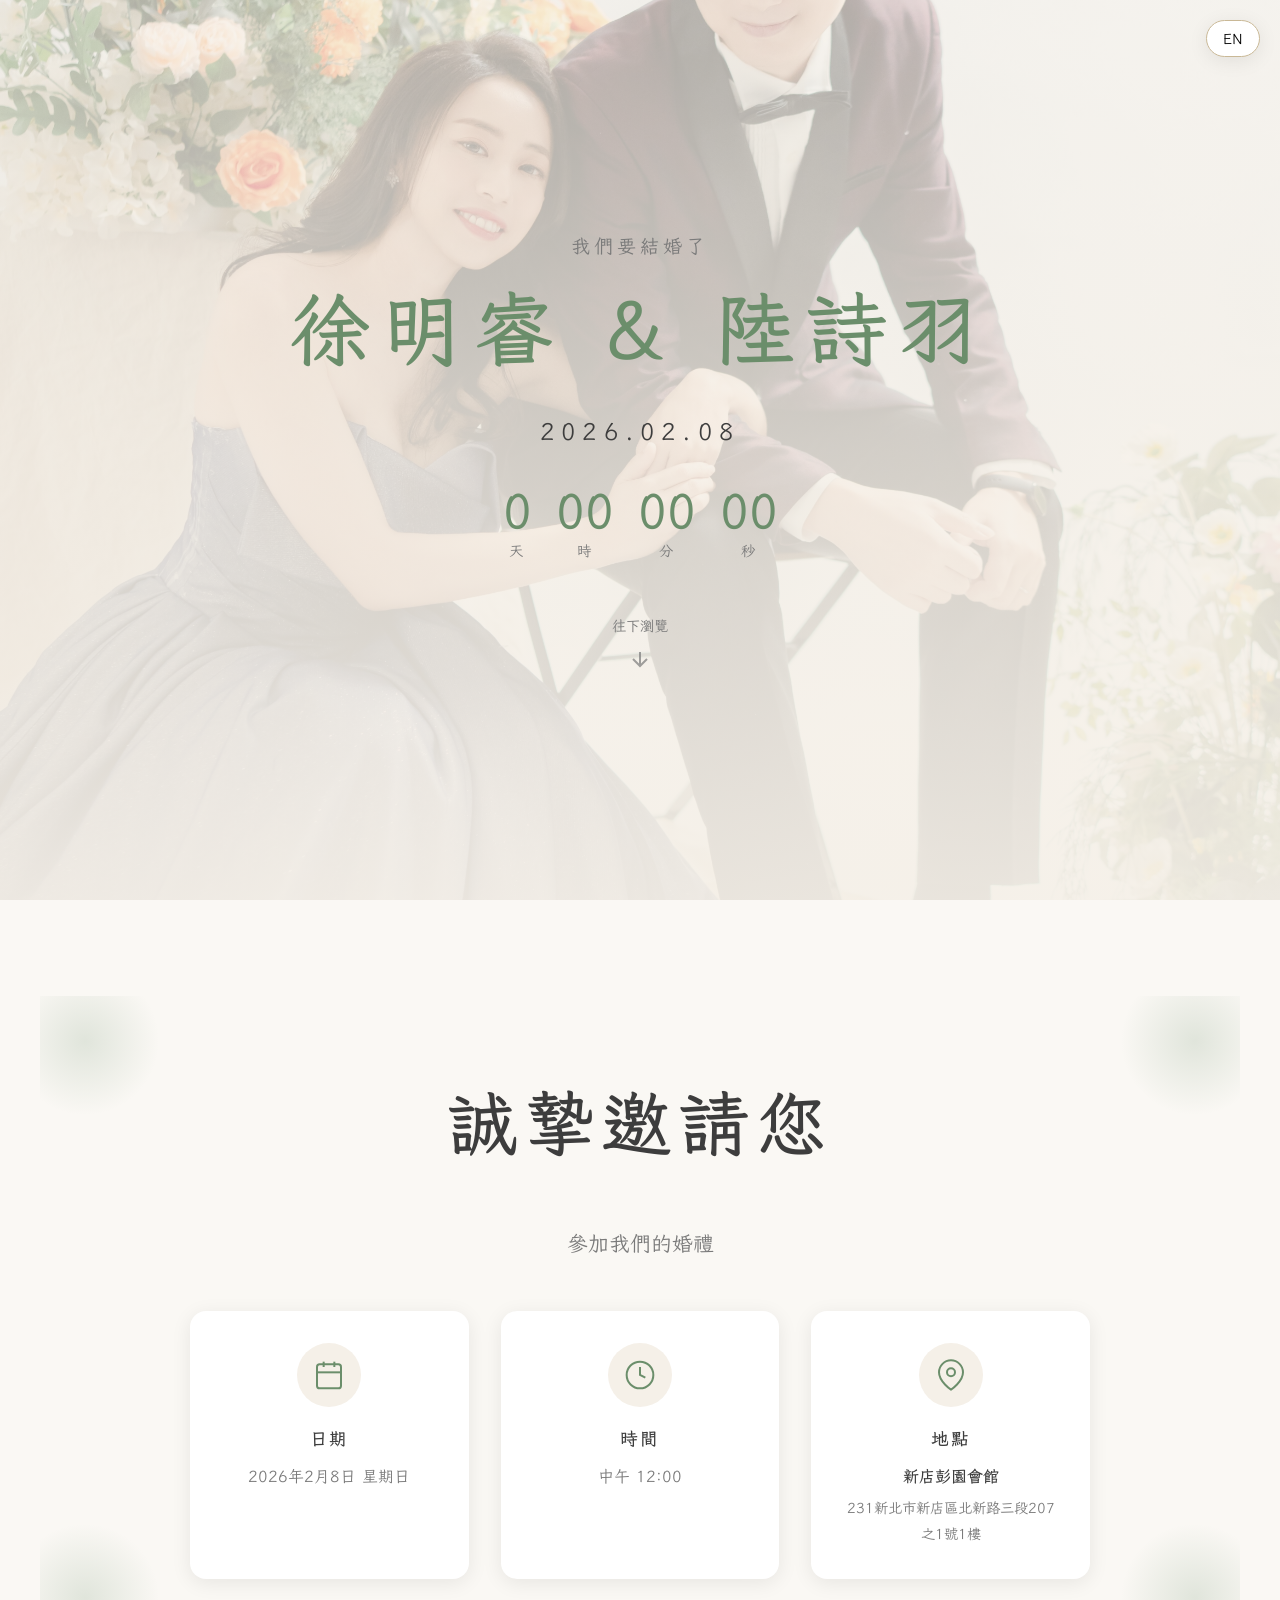
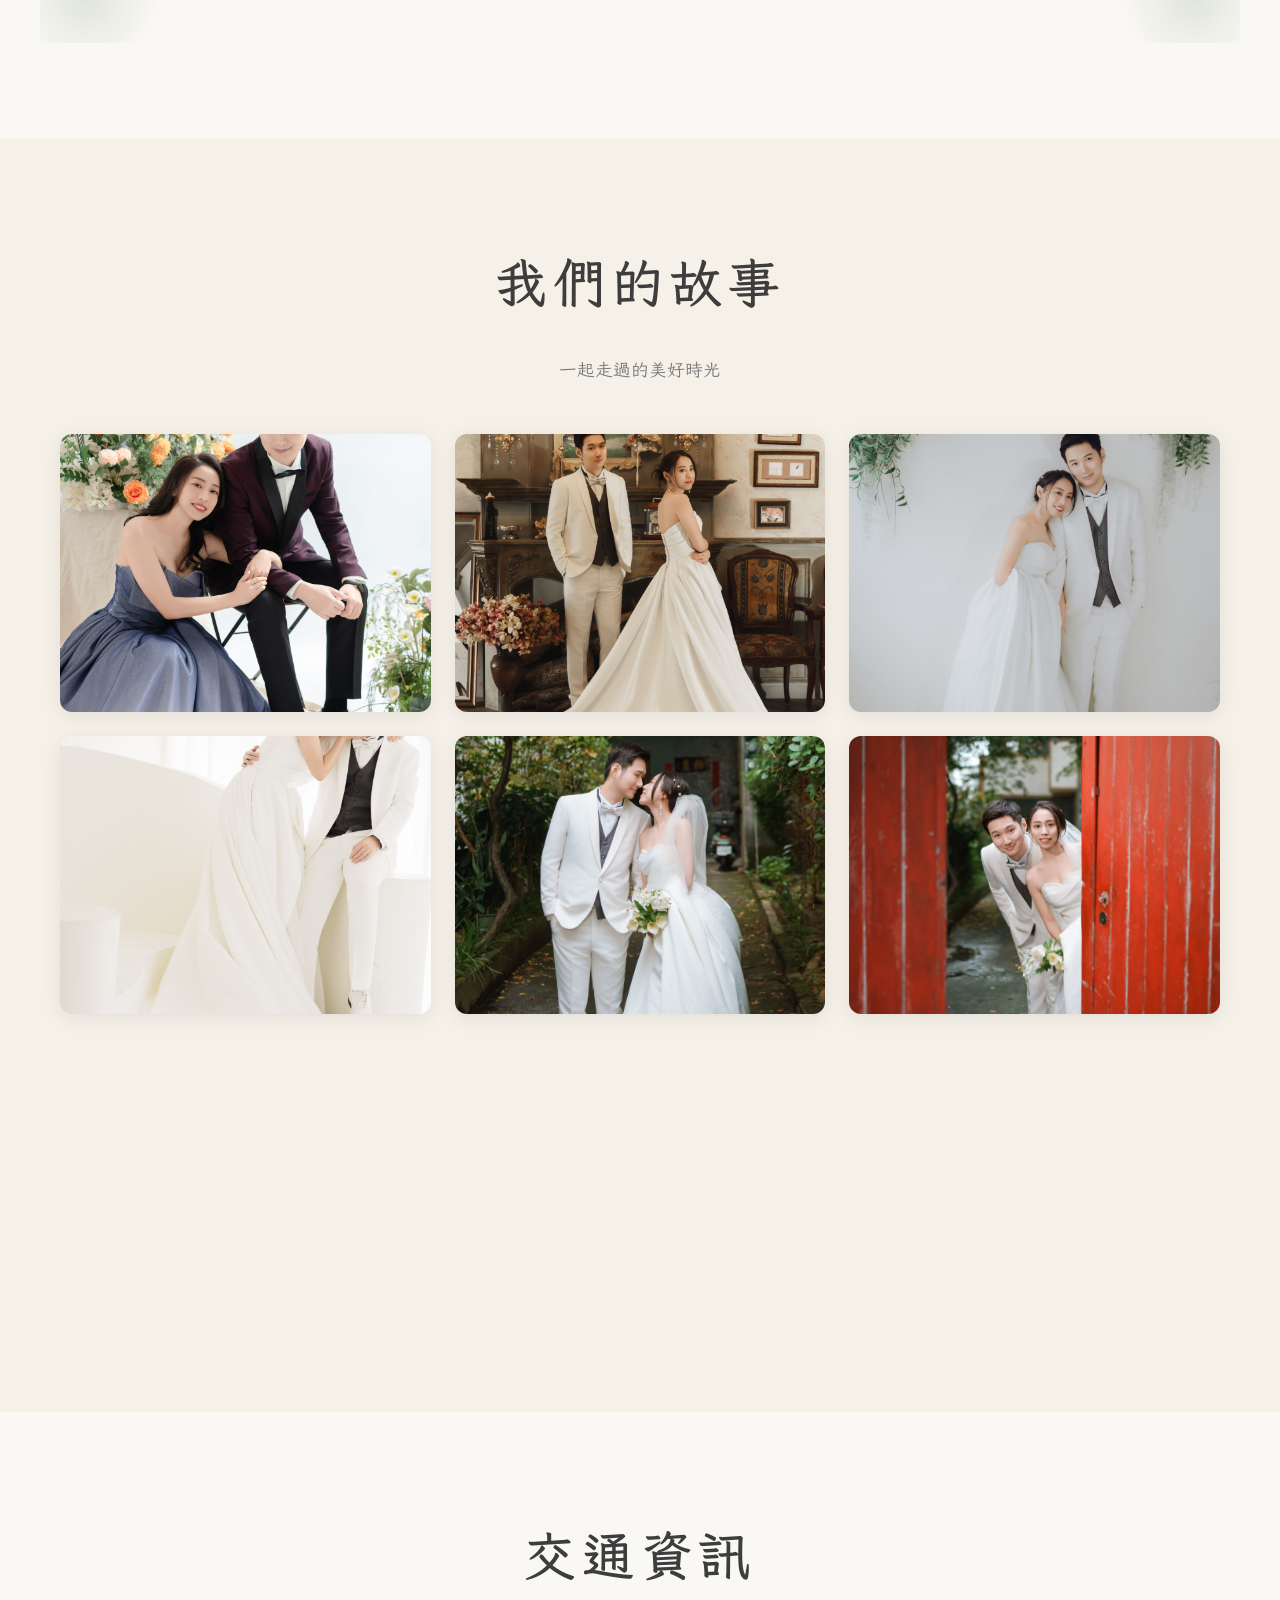
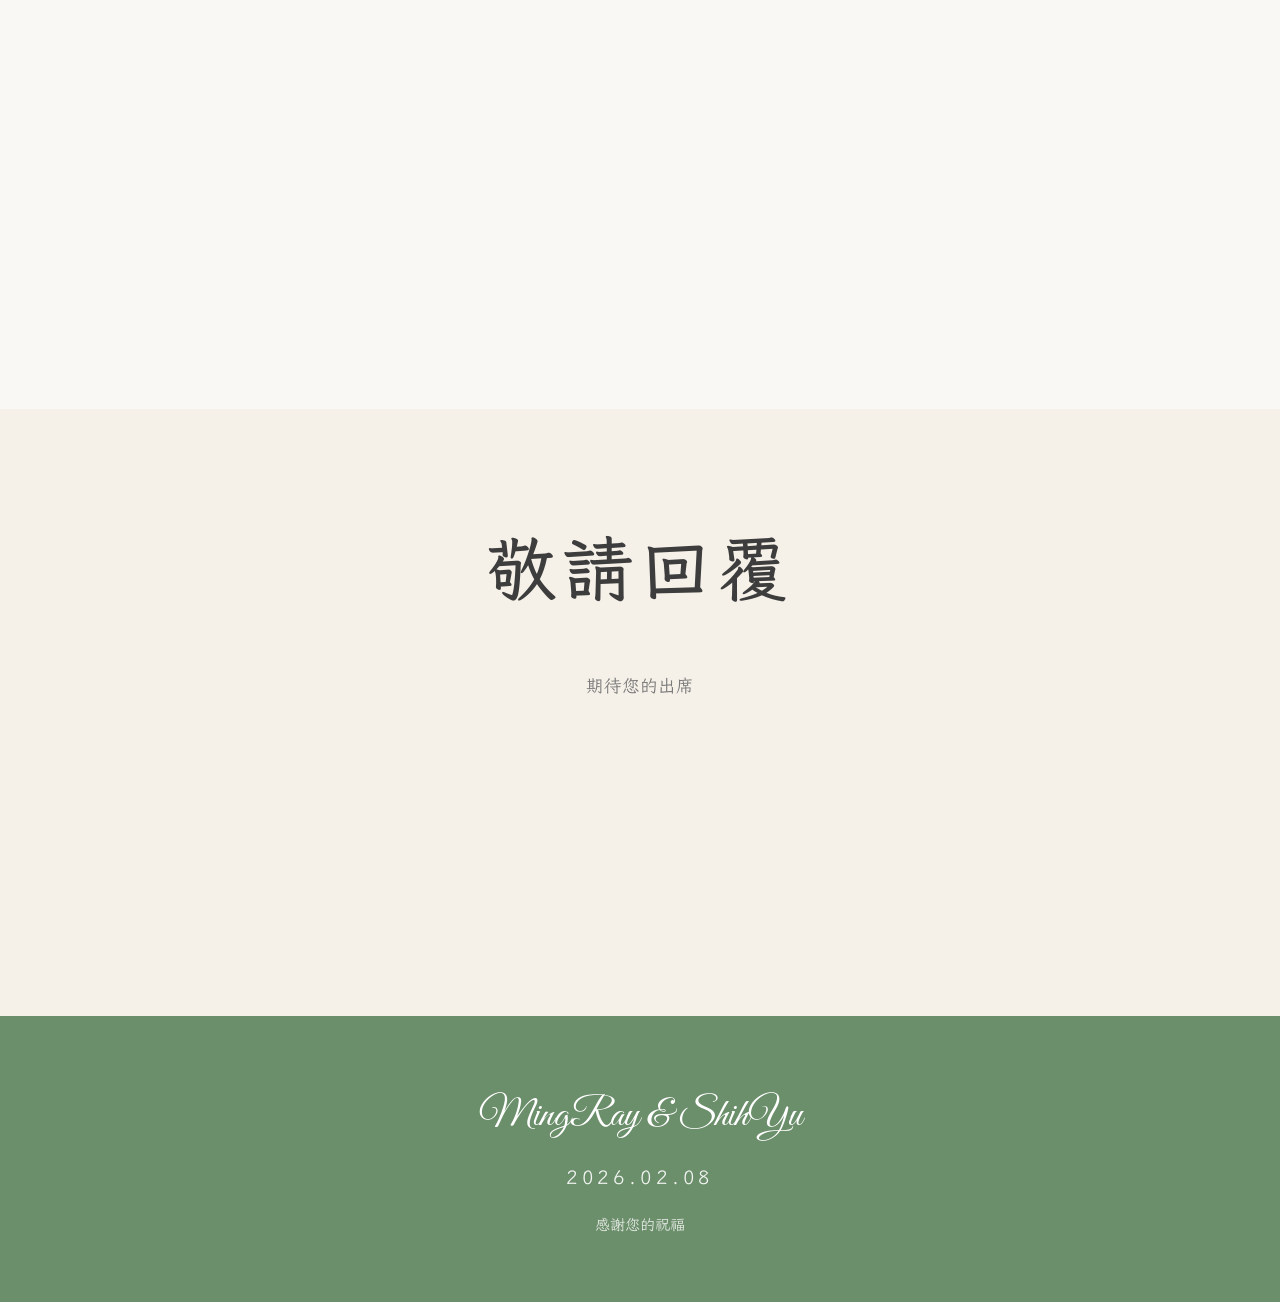
==== index.html @ 20b2e0cb "Update RSVP section to use Google Form - Replace custom form with Google Form link button - Link to:" ====
<!DOCTYPE html>
<html lang="zh-TW">
<head>
    <meta charset="UTF-8">
    <meta name="viewport" content="width=device-width, initial-scale=1.0">
    <title>MingRay & ShihYu Wedding | 徐明睿 & 陸詩羽 婚禮</title>
    <link rel="preconnect" href="https://fonts.googleapis.com">
    <link rel="preconnect" href="https://fonts.gstatic.com" crossorigin>
    <link href="https://fonts.googleapis.com/css2?family=Cormorant+Garamond:ital,wght@0,400;0,600;1,400&family=Great+Vibes&family=Noto+Serif+TC:wght@400;600;700&family=LXGW+WenKai+TC:wght@400;700&display=swap" rel="stylesheet">
    <link rel="stylesheet" href="styles.css">
</head>
<body>
    <!-- Language Toggle -->
    <button class="lang-toggle" id="langToggle" aria-label="Toggle Language">
        <span class="lang-zh">EN</span>
        <span class="lang-en" style="display:none;">中文</span>
    </button>

    <!-- Hero Section -->
    <section class="hero" id="hero">
        <div class="hero-content">
            <p class="hero-subtitle">
                <span class="lang-zh">我們要結婚了</span>
                <span class="lang-en" style="display:none;">We're Getting Married</span>
            </p>
            <h1 class="hero-title">
                <span class="lang-zh">徐明睿 & 陸詩羽</span>
                <span class="lang-en" style="display:none;">MingRay & ShihYu</span>
            </h1>
            <p class="hero-date">2026.02.08</p>
            <div class="countdown" id="countdown">
                <div class="countdown-item">
                    <span class="countdown-number" id="days">000</span>
                    <span class="countdown-label">
                        <span class="lang-zh">天</span>
                        <span class="lang-en" style="display:none;">Days</span>
                    </span>
                </div>
                <div class="countdown-item">
                    <span class="countdown-number" id="hours">00</span>
                    <span class="countdown-label">
                        <span class="lang-zh">時</span>
                        <span class="lang-en" style="display:none;">Hours</span>
                    </span>
                </div>
                <div class="countdown-item">
                    <span class="countdown-number" id="minutes">00</span>
                    <span class="countdown-label">
                        <span class="lang-zh">分</span>
                        <span class="lang-en" style="display:none;">Mins</span>
                    </span>
                </div>
                <div class="countdown-item">
                    <span class="countdown-number" id="seconds">00</span>
                    <span class="countdown-label">
                        <span class="lang-zh">秒</span>
                        <span class="lang-en" style="display:none;">Secs</span>
                    </span>
                </div>
            </div>
            <a href="#invitation" class="scroll-down">
                <span class="lang-zh">往下瀏覽</span>
                <span class="lang-en" style="display:none;">Scroll Down</span>
                <svg width="24" height="24" viewBox="0 0 24 24" fill="none" stroke="currentColor" stroke-width="2">
                    <path d="M12 5v14M5 12l7 7 7-7"/>
                </svg>
            </a>
        </div>
        <div class="hero-overlay"></div>
        <div class="hero-bg"></div>
    </section>

    <!-- Invitation Section -->
    <section class="invitation" id="invitation">
        <div class="container">
            <div class="floral-decoration top-left"></div>
            <div class="floral-decoration top-right"></div>
            <h2 class="section-title script">
                <span class="lang-zh">誠摯邀請您</span>
                <span class="lang-en" style="display:none;">You're Invited</span>
            </h2>
            <p class="invitation-text">
                <span class="lang-zh">參加我們的婚禮</span>
                <span class="lang-en" style="display:none;">To Our Wedding Celebration</span>
            </p>
            <div class="event-details">
                <div class="detail-item">
                    <div class="detail-icon">
                        <svg width="32" height="32" viewBox="0 0 24 24" fill="none" stroke="currentColor" stroke-width="1.5">
                            <rect x="3" y="4" width="18" height="18" rx="2" ry="2"/>
                            <line x1="16" y1="2" x2="16" y2="6"/>
                            <line x1="8" y1="2" x2="8" y2="6"/>
                            <line x1="3" y1="10" x2="21" y2="10"/>
                        </svg>
                    </div>
                    <h3>
                        <span class="lang-zh">日期</span>
                        <span class="lang-en" style="display:none;">Date</span>
                    </h3>
                    <p>
                        <span class="lang-zh">2026年2月8日 星期日</span>
                        <span class="lang-en" style="display:none;">Sunday, February 8, 2026</span>
                    </p>
                </div>
                <div class="detail-item">
                    <div class="detail-icon">
                        <svg width="32" height="32" viewBox="0 0 24 24" fill="none" stroke="currentColor" stroke-width="1.5">
                            <circle cx="12" cy="12" r="10"/>
                            <polyline points="12 6 12 12 16 14"/>
                        </svg>
                    </div>
                    <h3>
                        <span class="lang-zh">時間</span>
                        <span class="lang-en" style="display:none;">Time</span>
                    </h3>
                    <p>
                        <span class="lang-zh">中午 12:00</span>
                        <span class="lang-en" style="display:none;">12:00 PM</span>
                    </p>
                </div>
                <div class="detail-item">
                    <div class="detail-icon">
                        <svg width="32" height="32" viewBox="0 0 24 24" fill="none" stroke="currentColor" stroke-width="1.5">
                            <path d="M21 10c0 7-9 13-9 13s-9-6-9-13a9 9 0 0 1 18 0z"/>
                            <circle cx="12" cy="10" r="3"/>
                        </svg>
                    </div>
                    <h3>
                        <span class="lang-zh">地點</span>
                        <span class="lang-en" style="display:none;">Venue</span>
                    </h3>
                    <p class="venue-name">
                        <span class="lang-zh">新店彭園會館</span>
                        <span class="lang-en" style="display:none;">Penguyuan Xindian</span>
                    </p>
                    <p class="venue-address">
                        <span class="lang-zh">231新北市新店區北新路三段207之1號1樓</span>
                        <span class="lang-en" style="display:none;">1F, No. 207-1, Sec. 3, Beixin Rd, Xindian Dist, New Taipei City 231</span>
                    </p>
                </div>
            </div>
            <div class="floral-decoration bottom-left"></div>
            <div class="floral-decoration bottom-right"></div>
        </div>
    </section>

    <!-- Gallery Section -->
    <section class="gallery" id="gallery">
        <div class="container">
            <h2 class="section-title">
                <span class="lang-zh">我們的故事</span>
                <span class="lang-en" style="display:none;">Our Story</span>
            </h2>
            <p class="section-subtitle">
                <span class="lang-zh">一起走過的美好時光</span>
                <span class="lang-en" style="display:none;">Beautiful moments together</span>
            </p>
            <div class="gallery-grid">
                <div class="gallery-item" data-index="0">
                    <img src="assets/compression/DSC00009.jpg" alt="Wedding Photo 1" loading="lazy">
                </div>
                <div class="gallery-item" data-index="1">
                    <img src="assets/compression/DSC00286.jpg" alt="Wedding Photo 2" loading="lazy">
                </div>
                <div class="gallery-item" data-index="2">
                    <img src="assets/compression/DSC00370.jpg" alt="Wedding Photo 3" loading="lazy">
                </div>
                <div class="gallery-item" data-index="3">
                    <img src="assets/compression/DSC00401.jpg" alt="Wedding Photo 4" loading="lazy">
                </div>
                <div class="gallery-item" data-index="4">
                    <img src="assets/compression/DSC00521.jpg" alt="Wedding Photo 5" loading="lazy">
                </div>
                <div class="gallery-item" data-index="5">
                    <img src="assets/compression/DSC00524.jpg" alt="Wedding Photo 6" loading="lazy">
                </div>
                <div class="gallery-item" data-index="6">
                    <img src="assets/compression/DSC00535.jpg" alt="Wedding Photo 7" loading="lazy">
                </div>
            </div>
        </div>
    </section>

    <!-- Location Section -->
    <section class="location" id="location">
        <div class="container">
            <h2 class="section-title">
                <span class="lang-zh">交通資訊</span>
                <span class="lang-en" style="display:none;">Location</span>
            </h2>
            <div class="location-content">
                <div class="map-container">
                    <img src="assets/info/交通位置.png" alt="Location Map" class="location-map">
                </div>
                <div class="location-info">
                    <h3>
                        <span class="lang-zh">新店彭園會館</span>
                        <span class="lang-en" style="display:none;">Penguyuan Xindian</span>
                    </h3>
                    <p class="address">
                        <span class="lang-zh">231新北市新店區北新路三段207之1號1樓</span>
                        <span class="lang-en" style="display:none;">1F, No. 207-1, Sec. 3, Beixin Rd, Xindian Dist, New Taipei City 231</span>
                    </p>
                    <a href="https://maps.google.com/?q=新店彭園會館" target="_blank" rel="noopener" class="btn btn-primary">
                        <svg width="20" height="20" viewBox="0 0 24 24" fill="none" stroke="currentColor" stroke-width="2">
                            <path d="M21 10c0 7-9 13-9 13s-9-6-9-13a9 9 0 0 1 18 0z"/>
                            <circle cx="12" cy="10" r="3"/>
                        </svg>
                        <span class="lang-zh">開啟 Google Maps</span>
                        <span class="lang-en" style="display:none;">Open Google Maps</span>
                    </a>
                </div>
            </div>
        </div>
    </section>

    <!-- RSVP Section -->
    <section class="rsvp" id="rsvp">
        <div class="container">
            <h2 class="section-title script">
                <span class="lang-zh">敬請回覆</span>
                <span class="lang-en" style="display:none;">RSVP</span>
            </h2>
            <p class="section-subtitle">
                <span class="lang-zh">期待您的出席</span>
                <span class="lang-en" style="display:none;">We hope you can join us</span>
            </p>
            <div class="rsvp-content">
                <a href="https://forms.gle/kwmS6KrVZunUGsHA8" target="_blank" rel="noopener" class="btn btn-primary btn-large">
                    <svg width="24" height="24" viewBox="0 0 24 24" fill="none" stroke="currentColor" stroke-width="2">
                        <path d="M14 2H6a2 2 0 0 0-2 2v16a2 2 0 0 0 2 2h12a2 2 0 0 0 2-2V8z"/>
                        <polyline points="14 2 14 8 20 8"/>
                        <line x1="16" y1="13" x2="8" y2="13"/>
                        <line x1="16" y1="17" x2="8" y2="17"/>
                        <polyline points="10 9 9 9 8 9"/>
                    </svg>
                    <span class="lang-zh">填寫出席表單</span>
                    <span class="lang-en" style="display:none;">Fill Out RSVP Form</span>
                </a>
            </div>
        </div>
    </section>

    <!-- Footer -->
    <footer class="footer">
        <div class="container">
            <p class="footer-names script">MingRay & ShihYu</p>
            <p class="footer-date">2026.02.08</p>
            <p class="footer-thanks">
                <span class="lang-zh">感謝您的祝福</span>
                <span class="lang-en" style="display:none;">Thank you for your blessings</span>
            </p>
        </div>
    </footer>

    <!-- Lightbox -->
    <div class="lightbox" id="lightbox">
        <button class="lightbox-close" id="lightboxClose" aria-label="Close">&times;</button>
        <button class="lightbox-prev" id="lightboxPrev" aria-label="Previous">&#10094;</button>
        <button class="lightbox-next" id="lightboxNext" aria-label="Next">&#10095;</button>
        <div class="lightbox-content">
            <img src="" alt="" id="lightboxImg">
        </div>
    </div>

    <script src="script.js"></script>
</body>
</html>
---- styles.css ----
/* ===== CSS Variables ===== */
:root {
    --color-bg: #f5f0e8;
    --color-bg-light: #faf8f4;
    --color-primary: #6b8e6b;
    --color-primary-dark: #5a7a5a;
    --color-accent: #c9b896;
    --color-text: #3d3d3d;
    --color-text-light: #7a7a7a;
    --color-white: #ffffff;

    --font-script: 'Great Vibes', cursive;
    --font-serif: 'Cormorant Garamond', serif;
    --font-serif-tc: 'Noto Serif TC', serif;
    --font-elegant-tc: 'LXGW WenKai TC', serif;

    --transition: all 0.3s ease;
    --shadow: 0 4px 20px rgba(0, 0, 0, 0.08);
    --shadow-lg: 0 8px 40px rgba(0, 0, 0, 0.12);
}

/* ===== Reset & Base ===== */
*, *::before, *::after {
    margin: 0;
    padding: 0;
    box-sizing: border-box;
}

html {
    scroll-behavior: smooth;
}

body {
    font-family: var(--font-elegant-tc), var(--font-serif-tc), var(--font-serif), serif;
    background-color: var(--color-bg);
    color: var(--color-text);
    line-height: 1.8;
    overflow-x: hidden;
}

/* Chinese Typography */
.lang-zh {
    font-family: var(--font-elegant-tc), var(--font-serif-tc), serif;
}

h1 .lang-zh,
h2 .lang-zh,
.hero-title .lang-zh {
    font-family: var(--font-elegant-tc), var(--font-serif-tc), serif;
    font-weight: 700;
}

.container {
    max-width: 1200px;
    margin: 0 auto;
    padding: 0 20px;
}

img {
    max-width: 100%;
    height: auto;
    display: block;
}

a {
    color: inherit;
    text-decoration: none;
}

/* ===== Typography ===== */
.script {
    font-family: var(--font-script), cursive;
}

.section-title {
    font-size: clamp(2rem, 5vw, 3rem);
    text-align: center;
    margin-bottom: 0.5em;
    font-weight: 400;
    letter-spacing: 0.05em;
}

.section-title.script {
    font-size: clamp(2.5rem, 6vw, 4rem);
}

.section-title .lang-zh {
    font-family: var(--font-elegant-tc), var(--font-serif-tc), serif;
    font-size: 1.1em;
    font-weight: 700;
    letter-spacing: 0.1em;
}

.section-subtitle {
    text-align: center;
    color: var(--color-text-light);
    font-size: 1.1rem;
    margin-bottom: 3rem;
}

/* ===== Buttons ===== */
.btn {
    display: inline-flex;
    align-items: center;
    justify-content: center;
    gap: 0.5rem;
    padding: 0.875rem 2rem;
    border: none;
    border-radius: 50px;
    font-family: inherit;
    font-size: 1rem;
    cursor: pointer;
    transition: var(--transition);
}

.btn-primary {
    background-color: var(--color-primary);
    color: var(--color-white);
}

.btn-primary:hover {
    background-color: var(--color-primary-dark);
    transform: translateY(-2px);
    box-shadow: var(--shadow);
}

/* ===== Language Toggle ===== */
.lang-toggle {
    position: fixed;
    top: 20px;
    right: 20px;
    z-index: 1000;
    background: var(--color-white);
    border: 1px solid var(--color-accent);
    padding: 0.5rem 1rem;
    border-radius: 25px;
    font-family: inherit;
    font-size: 0.9rem;
    cursor: pointer;
    transition: var(--transition);
    box-shadow: var(--shadow);
}

.lang-toggle:hover {
    background: var(--color-bg);
}

/* ===== Hero Section ===== */
.hero {
    position: relative;
    min-height: 100vh;
    display: flex;
    align-items: center;
    justify-content: center;
    text-align: center;
    overflow: hidden;
}

.hero-bg {
    position: absolute;
    inset: 0;
    background:
        url('assets/compression/DSC00009.jpg') center/cover no-repeat;
    z-index: -2;
}

.hero-overlay {
    position: absolute;
    inset: 0;
    background: linear-gradient(
        to bottom,
        rgba(245, 240, 232, 0.7) 0%,
        rgba(245, 240, 232, 0.85) 50%,
        rgba(245, 240, 232, 0.95) 100%
    );
    z-index: -1;
}

.hero-content {
    padding: 2rem;
    animation: fadeInUp 1s ease-out;
}

.hero-subtitle {
    font-size: 1.2rem;
    letter-spacing: 0.2em;
    text-transform: uppercase;
    color: var(--color-text-light);
    margin-bottom: 1rem;
}

.hero-title {
    font-family: var(--font-script), cursive;
    font-size: clamp(3rem, 10vw, 6rem);
    font-weight: 400;
    color: var(--color-primary);
    margin-bottom: 1rem;
    line-height: 1.2;
}

.hero-title .lang-zh {
    font-size: clamp(2.5rem, 8vw, 5rem);
    letter-spacing: 0.15em;
}

.hero-date {
    font-size: 1.5rem;
    letter-spacing: 0.3em;
    color: var(--color-text);
    margin-bottom: 2rem;
}

/* ===== Countdown ===== */
.countdown {
    display: flex;
    justify-content: center;
    gap: 1.5rem;
    margin-bottom: 3rem;
}

.countdown-item {
    display: flex;
    flex-direction: column;
    align-items: center;
}

.countdown-number {
    font-size: clamp(2rem, 5vw, 3rem);
    font-weight: 600;
    color: var(--color-primary);
    line-height: 1;
}

.countdown-label {
    font-size: 0.9rem;
    color: var(--color-text-light);
    text-transform: uppercase;
    letter-spacing: 0.1em;
    margin-top: 0.25rem;
}

/* ===== Scroll Down ===== */
.scroll-down {
    display: inline-flex;
    flex-direction: column;
    align-items: center;
    gap: 0.5rem;
    color: var(--color-text-light);
    font-size: 0.9rem;
    animation: bounce 2s infinite;
}

.scroll-down svg {
    opacity: 0.7;
}

@keyframes bounce {
    0%, 20%, 50%, 80%, 100% {
        transform: translateY(0);
    }
    40% {
        transform: translateY(-10px);
    }
    60% {
        transform: translateY(-5px);
    }
}

/* ===== Invitation Section ===== */
.invitation {
    padding: 6rem 0;
    background: var(--color-bg-light);
    position: relative;
}

.invitation .container {
    position: relative;
    padding: 4rem 2rem;
}

.invitation-text {
    text-align: center;
    font-size: 1.3rem;
    color: var(--color-text-light);
    margin-bottom: 3rem;
}

/* ===== Event Details ===== */
.event-details {
    display: grid;
    grid-template-columns: repeat(auto-fit, minmax(250px, 1fr));
    gap: 2rem;
    max-width: 900px;
    margin: 0 auto;
}

.detail-item {
    text-align: center;
    padding: 2rem;
    background: var(--color-white);
    border-radius: 16px;
    box-shadow: var(--shadow);
    transition: var(--transition);
}

.detail-item:hover {
    transform: translateY(-5px);
    box-shadow: var(--shadow-lg);
}

.detail-icon {
    display: inline-flex;
    align-items: center;
    justify-content: center;
    width: 64px;
    height: 64px;
    background: var(--color-bg);
    border-radius: 50%;
    margin-bottom: 1rem;
    color: var(--color-primary);
}

.detail-item h3 {
    font-size: 1.1rem;
    font-weight: 600;
    margin-bottom: 0.5rem;
    letter-spacing: 0.1em;
}

.detail-item p {
    color: var(--color-text-light);
    font-size: 1rem;
}

.venue-name {
    font-weight: 600;
    color: var(--color-text) !important;
    margin-bottom: 0.25rem !important;
}

.venue-address {
    font-size: 0.9rem !important;
}

/* ===== Floral Decorations ===== */
.floral-decoration {
    position: absolute;
    width: 150px;
    height: 150px;
    background-size: contain;
    background-repeat: no-repeat;
    opacity: 0.6;
    pointer-events: none;
}

.top-left {
    top: 0;
    left: 0;
    background: radial-gradient(circle at 30% 30%, rgba(107, 142, 107, 0.3) 0%, transparent 50%);
}

.top-right {
    top: 0;
    right: 0;
    background: radial-gradient(circle at 70% 30%, rgba(107, 142, 107, 0.3) 0%, transparent 50%);
}

.bottom-left {
    bottom: 0;
    left: 0;
    background: radial-gradient(circle at 30% 70%, rgba(107, 142, 107, 0.3) 0%, transparent 50%);
}

.bottom-right {
    bottom: 0;
    right: 0;
    background: radial-gradient(circle at 70% 70%, rgba(107, 142, 107, 0.3) 0%, transparent 50%);
}

/* ===== Gallery Section ===== */
.gallery {
    padding: 6rem 0;
}

.gallery-grid {
    display: grid;
    grid-template-columns: repeat(auto-fill, minmax(300px, 1fr));
    gap: 1.5rem;
}

.gallery-item {
    position: relative;
    aspect-ratio: 4/3;
    overflow: hidden;
    border-radius: 12px;
    cursor: pointer;
    box-shadow: var(--shadow);
    transition: var(--transition);
}

.gallery-item:hover {
    transform: scale(1.02);
    box-shadow: var(--shadow-lg);
}

.gallery-item img {
    width: 100%;
    height: 100%;
    object-fit: cover;
    transition: var(--transition);
}

.gallery-item:hover img {
    transform: scale(1.05);
}

/* ===== Location Section ===== */
.location {
    padding: 6rem 0;
    background: var(--color-bg-light);
}

.location-content {
    display: grid;
    grid-template-columns: 1fr 1fr;
    gap: 3rem;
    align-items: center;
    max-width: 1000px;
    margin: 0 auto;
}

.map-container {
    border-radius: 16px;
    overflow: hidden;
    box-shadow: var(--shadow);
}

.location-map {
    width: 100%;
    height: auto;
}

.location-info {
    text-align: center;
}

.location-info h3 {
    font-size: 1.5rem;
    margin-bottom: 1rem;
    color: var(--color-primary);
}

.location-info .address {
    color: var(--color-text-light);
    margin-bottom: 2rem;
    line-height: 1.8;
}

/* ===== RSVP Section ===== */
.rsvp {
    padding: 6rem 0;
}

.rsvp-content {
    text-align: center;
    padding: 3rem;
}

.btn-large {
    padding: 1.25rem 3rem;
    font-size: 1.2rem;
    gap: 0.75rem;
}

/* ===== Footer ===== */
.footer {
    padding: 4rem 0;
    text-align: center;
    background: var(--color-primary);
    color: var(--color-white);
}

.footer-names {
    font-size: 2.5rem;
    margin-bottom: 0.5rem;
}

.footer-date {
    font-size: 1.2rem;
    letter-spacing: 0.2em;
    opacity: 0.9;
    margin-bottom: 1rem;
}

.footer-thanks {
    opacity: 0.8;
    font-size: 0.95rem;
}

/* ===== Lightbox ===== */
.lightbox {
    display: none;
    position: fixed;
    inset: 0;
    z-index: 2000;
    background: rgba(0, 0, 0, 0.95);
    align-items: center;
    justify-content: center;
}

.lightbox.active {
    display: flex;
}

.lightbox-content {
    max-width: 90vw;
    max-height: 90vh;
}

.lightbox-content img {
    max-width: 100%;
    max-height: 90vh;
    object-fit: contain;
    border-radius: 4px;
}

.lightbox-close,
.lightbox-prev,
.lightbox-next {
    position: absolute;
    background: none;
    border: none;
    color: var(--color-white);
    font-size: 2rem;
    cursor: pointer;
    padding: 1rem;
    opacity: 0.8;
    transition: var(--transition);
}

.lightbox-close:hover,
.lightbox-prev:hover,
.lightbox-next:hover {
    opacity: 1;
}

.lightbox-close {
    top: 20px;
    right: 20px;
    font-size: 2.5rem;
}

.lightbox-prev {
    left: 20px;
    top: 50%;
    transform: translateY(-50%);
}

.lightbox-next {
    right: 20px;
    top: 50%;
    transform: translateY(-50%);
}

/* ===== Animations ===== */
@keyframes fadeInUp {
    from {
        opacity: 0;
        transform: translateY(30px);
    }
    to {
        opacity: 1;
        transform: translateY(0);
    }
}

.fade-in {
    opacity: 0;
    transform: translateY(20px);
    transition: opacity 0.6s ease, transform 0.6s ease;
}

.fade-in.visible {
    opacity: 1;
    transform: translateY(0);
}

/* ===== Responsive ===== */
@media (max-width: 768px) {
    .location-content {
        grid-template-columns: 1fr;
    }

    .countdown {
        gap: 1rem;
    }

    .countdown-number {
        font-size: 1.8rem;
    }

    .event-details {
        grid-template-columns: 1fr;
    }

    .gallery-grid {
        grid-template-columns: repeat(auto-fill, minmax(250px, 1fr));
    }

    .rsvp-form {
        padding: 2rem;
    }

    .lightbox-prev,
    .lightbox-next {
        font-size: 1.5rem;
    }
}

@media (max-width: 480px) {
    .hero-title {
        font-size: 2.5rem;
    }

    .section-title {
        font-size: 1.8rem;
    }

    .section-title.script {
        font-size: 2.2rem;
    }

    .countdown-number {
        font-size: 1.5rem;
    }

    .gallery-grid {
        grid-template-columns: 1fr;
    }
}
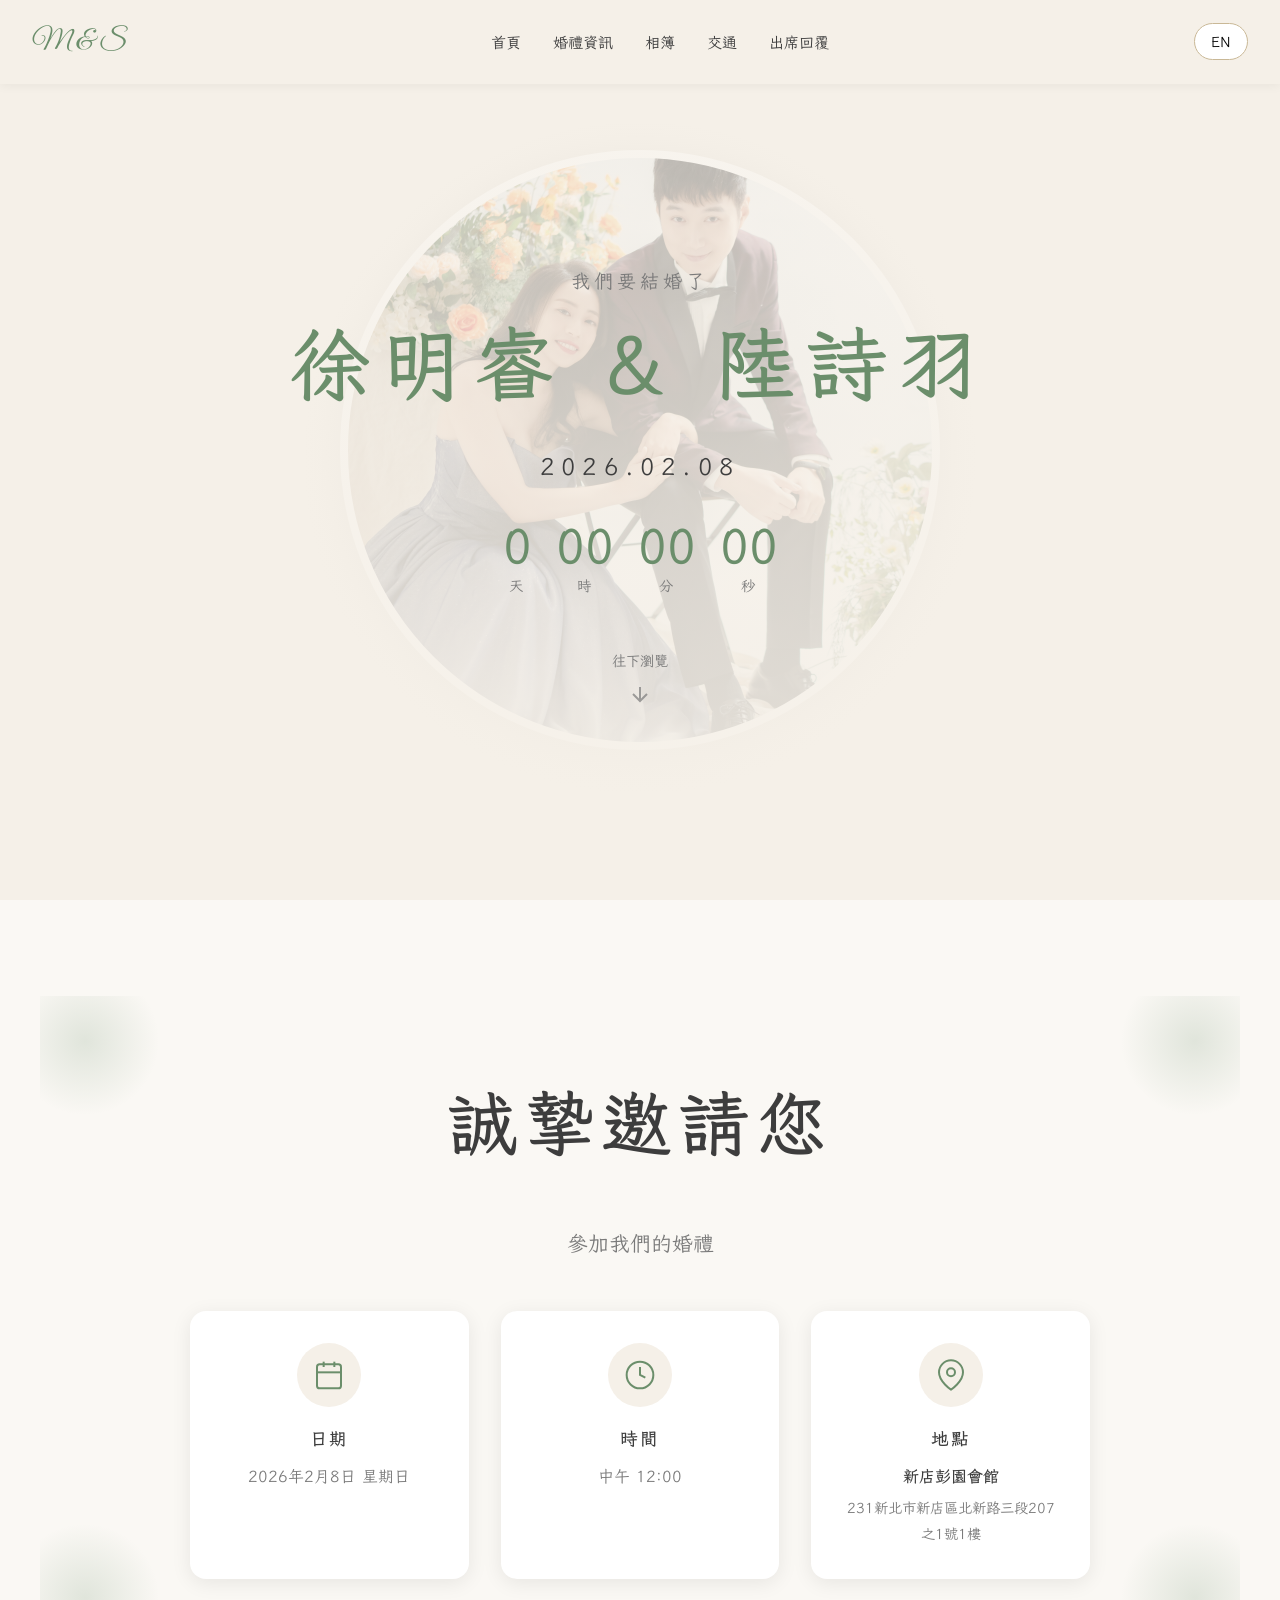
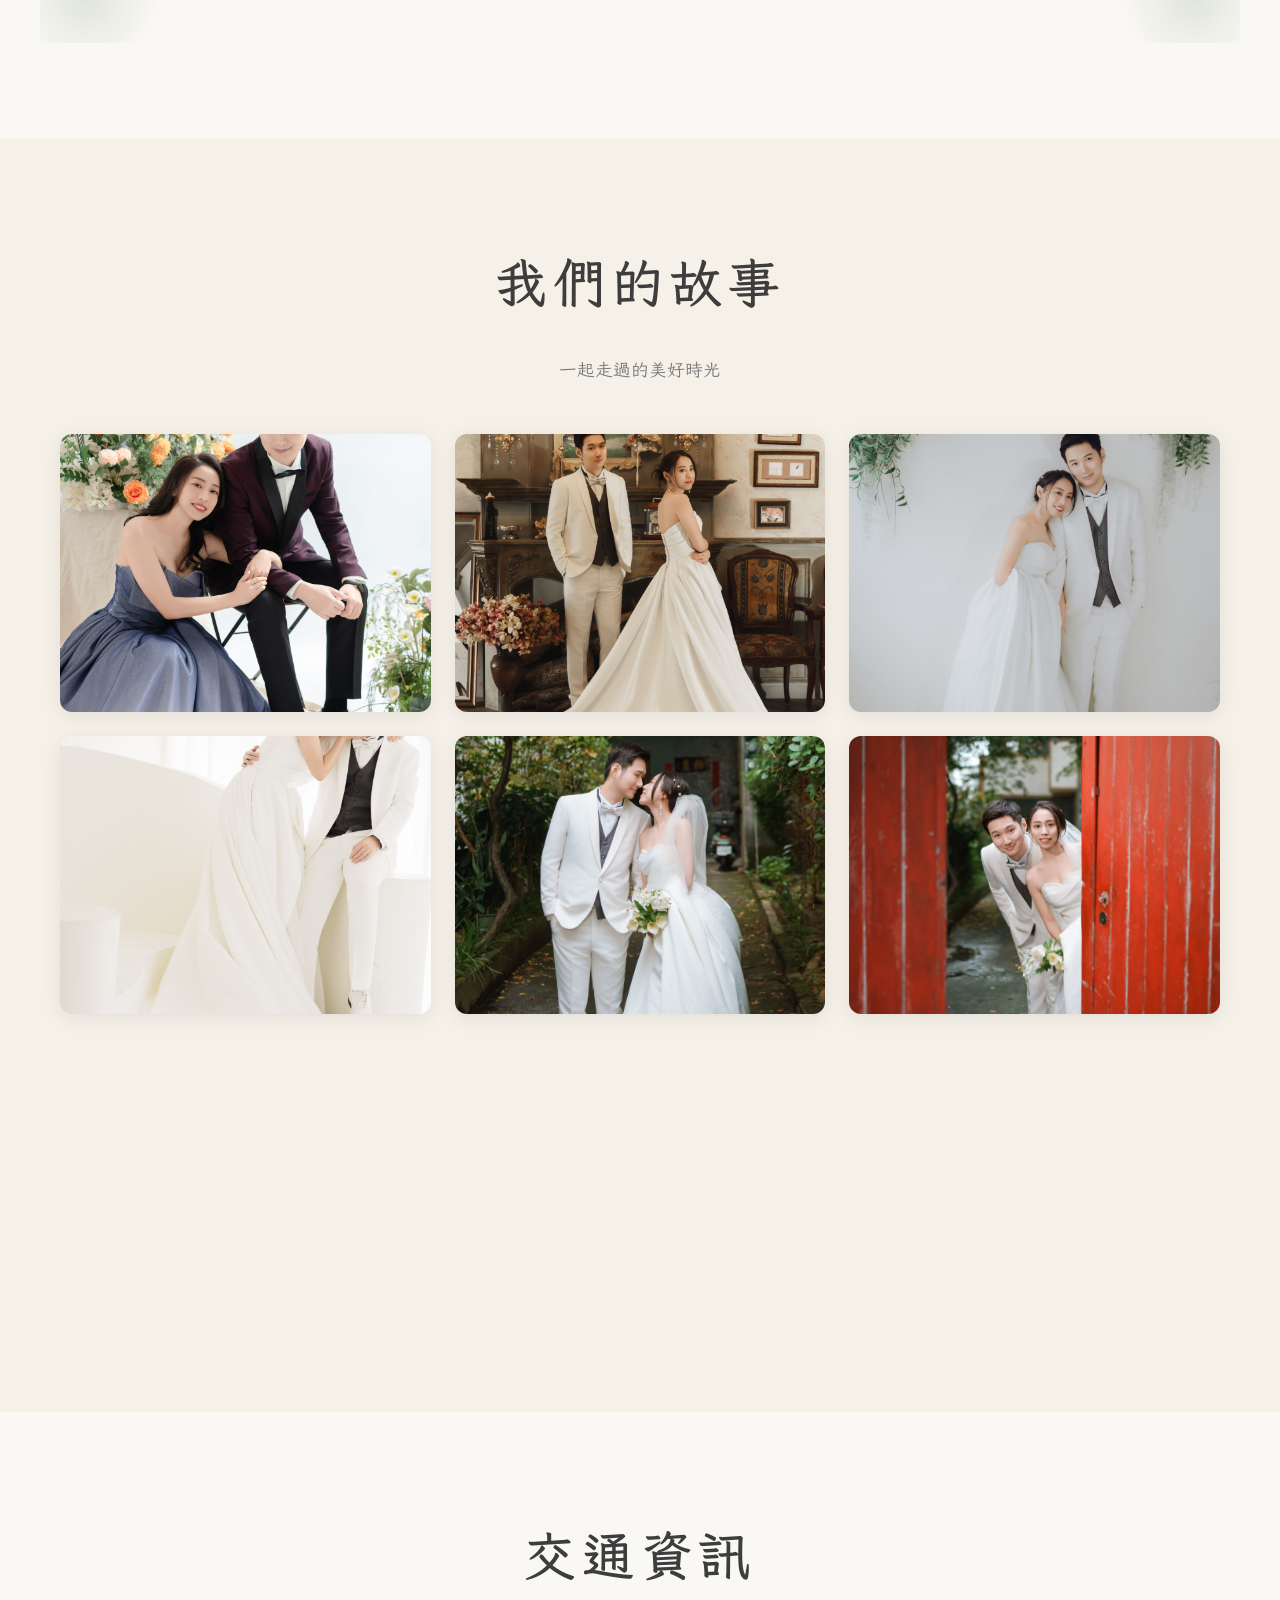
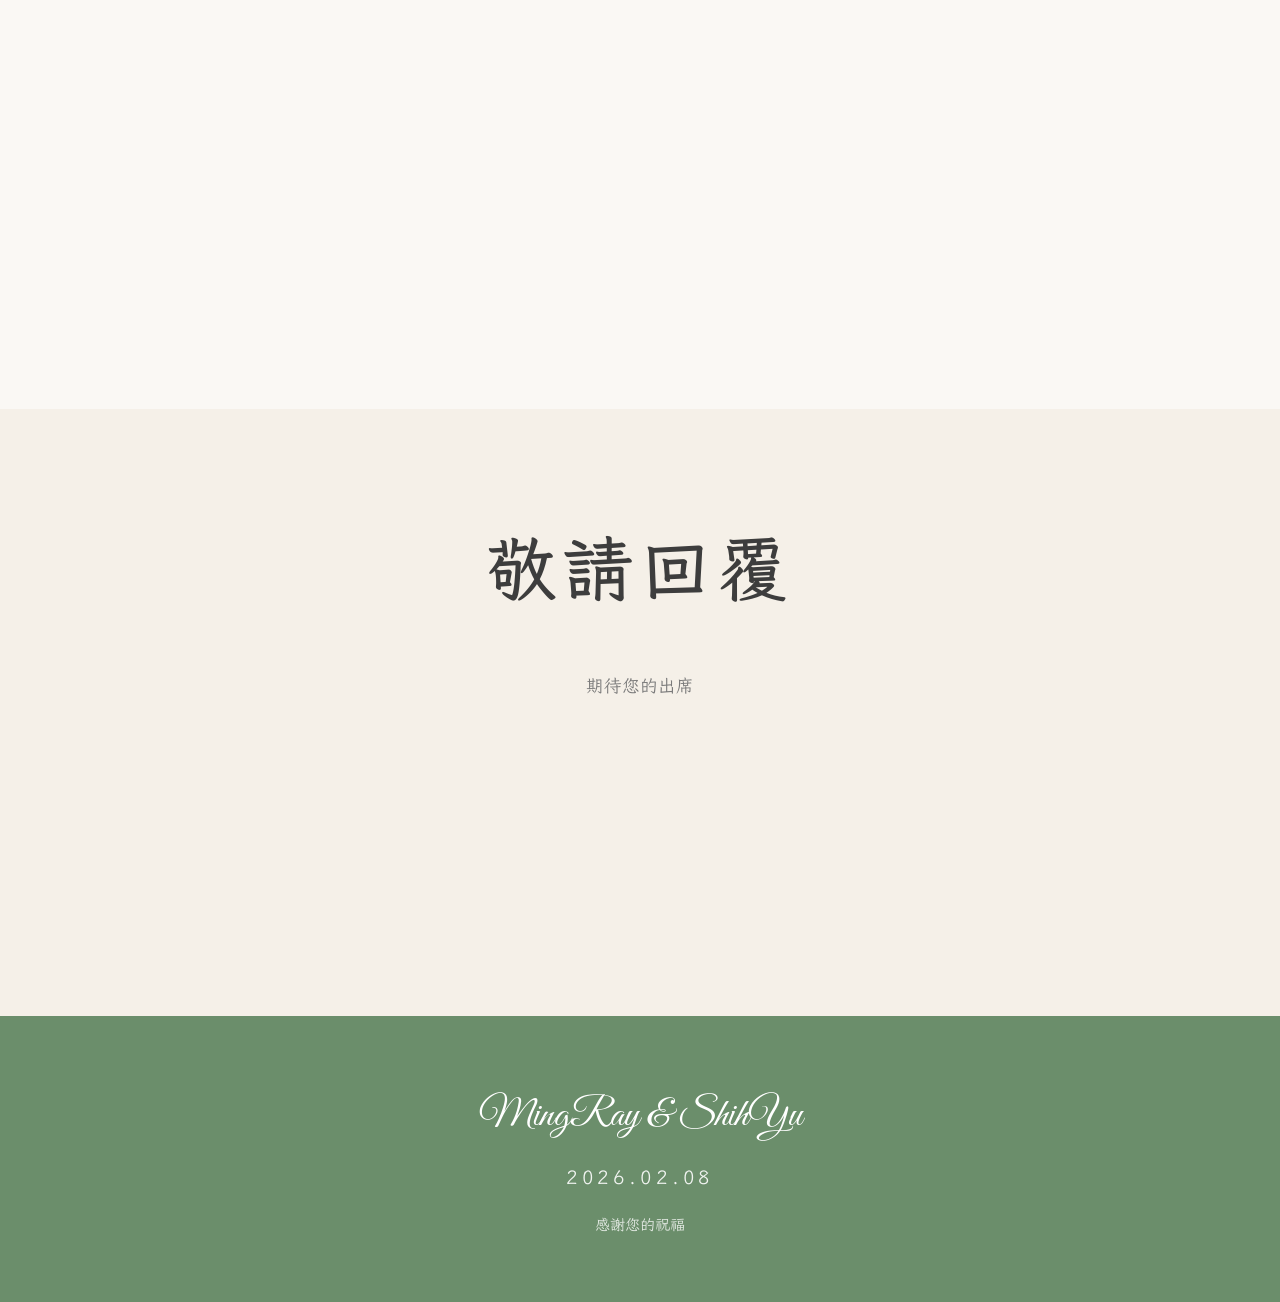
==== commit 805c3cc6: "Add navigation bar and UI improvements - Add fixed navigation bar with menu links - Mobile hamburger" ====
--- a/index.html
+++ b/index.html
@@ -10,11 +10,41 @@
     <link rel="stylesheet" href="styles.css">
 </head>
 <body>
-    <!-- Language Toggle -->
-    <button class="lang-toggle" id="langToggle" aria-label="Toggle Language">
-        <span class="lang-zh">EN</span>
-        <span class="lang-en" style="display:none;">中文</span>
-    </button>
+    <!-- Navigation Bar -->
+    <nav class="navbar" id="navbar">
+        <div class="nav-brand script">M & S</div>
+        <button class="nav-toggle" id="navToggle" aria-label="Toggle Menu">
+            <span></span>
+            <span></span>
+            <span></span>
+        </button>
+        <ul class="nav-menu" id="navMenu">
+            <li><a href="#hero">
+                <span class="lang-zh">首頁</span>
+                <span class="lang-en" style="display:none;">Home</span>
+            </a></li>
+            <li><a href="#invitation">
+                <span class="lang-zh">婚禮資訊</span>
+                <span class="lang-en" style="display:none;">Details</span>
+            </a></li>
+            <li><a href="#gallery">
+                <span class="lang-zh">相簿</span>
+                <span class="lang-en" style="display:none;">Gallery</span>
+            </a></li>
+            <li><a href="#location">
+                <span class="lang-zh">交通</span>
+                <span class="lang-en" style="display:none;">Location</span>
+            </a></li>
+            <li><a href="#rsvp">
+                <span class="lang-zh">出席回覆</span>
+                <span class="lang-en" style="display:none;">RSVP</span>
+            </a></li>
+        </ul>
+        <button class="lang-toggle" id="langToggle" aria-label="Toggle Language">
+            <span class="lang-zh">EN</span>
+            <span class="lang-en" style="display:none;">中文</span>
+        </button>
+    </nav>
 
     <!-- Hero Section -->
     <section class="hero" id="hero">
@@ -30,7 +60,7 @@
             <p class="hero-date">2026.02.08</p>
             <div class="countdown" id="countdown">
                 <div class="countdown-item">
-                    <span class="countdown-number" id="days">000</span>
+                    <span class="countdown-number" id="days">00</span>
                     <span class="countdown-label">
                         <span class="lang-zh">天</span>
                         <span class="lang-en" style="display:none;">Days</span>
--- a/styles.css
+++ b/styles.css
@@ -124,12 +124,136 @@
     box-shadow: var(--shadow);
 }
 
+/* ===== Navigation Bar ===== */
+.navbar {
+    position: fixed;
+    top: 0;
+    left: 0;
+    right: 0;
+    z-index: 1000;
+    display: flex;
+    align-items: center;
+    justify-content: space-between;
+    padding: 1rem 2rem;
+    background: rgba(245, 240, 232, 0.95);
+    backdrop-filter: blur(10px);
+    box-shadow: 0 2px 10px rgba(0, 0, 0, 0.05);
+    transition: var(--transition);
+}
+
+.navbar.scrolled {
+    padding: 0.75rem 2rem;
+    box-shadow: 0 2px 20px rgba(0, 0, 0, 0.1);
+}
+
+.nav-brand {
+    font-size: 1.8rem;
+    color: var(--color-primary);
+}
+
+.nav-menu {
+    display: flex;
+    list-style: none;
+    gap: 2rem;
+}
+
+.nav-menu a {
+    color: var(--color-text);
+    font-size: 0.95rem;
+    padding: 0.5rem 0;
+    position: relative;
+    transition: var(--transition);
+}
+
+.nav-menu a::after {
+    content: '';
+    position: absolute;
+    bottom: 0;
+    left: 0;
+    width: 0;
+    height: 2px;
+    background: var(--color-primary);
+    transition: var(--transition);
+}
+
+.nav-menu a:hover {
+    color: var(--color-primary);
+}
+
+.nav-menu a:hover::after {
+    width: 100%;
+}
+
+.nav-toggle {
+    display: none;
+    flex-direction: column;
+    gap: 5px;
+    background: none;
+    border: none;
+    cursor: pointer;
+    padding: 5px;
+}
+
+.nav-toggle span {
+    display: block;
+    width: 25px;
+    height: 2px;
+    background: var(--color-text);
+    transition: var(--transition);
+}
+
+/* Mobile Navigation */
+@media (max-width: 768px) {
+    .nav-menu {
+        position: fixed;
+        top: 60px;
+        left: 0;
+        right: 0;
+        flex-direction: column;
+        background: rgba(245, 240, 232, 0.98);
+        padding: 1rem 0;
+        gap: 0;
+        text-align: center;
+        transform: translateY(-100%);
+        opacity: 0;
+        visibility: hidden;
+        transition: var(--transition);
+    }
+
+    .nav-menu.active {
+        transform: translateY(0);
+        opacity: 1;
+        visibility: visible;
+    }
+
+    .nav-menu li {
+        border-bottom: 1px solid rgba(0, 0, 0, 0.05);
+    }
+
+    .nav-menu a {
+        display: block;
+        padding: 1rem;
+    }
+
+    .nav-toggle {
+        display: flex;
+    }
+
+    .nav-toggle.active span:nth-child(1) {
+        transform: rotate(45deg) translate(5px, 5px);
+    }
+
+    .nav-toggle.active span:nth-child(2) {
+        opacity: 0;
+    }
+
+    .nav-toggle.active span:nth-child(3) {
+        transform: rotate(-45deg) translate(5px, -5px);
+    }
+}
+
 /* ===== Language Toggle ===== */
 .lang-toggle {
-    position: fixed;
-    top: 20px;
-    right: 20px;
-    z-index: 1000;
     background: var(--color-white);
     border: 1px solid var(--color-accent);
     padding: 0.5rem 1rem;
@@ -138,7 +262,6 @@
     font-size: 0.9rem;
     cursor: pointer;
     transition: var(--transition);
-    box-shadow: var(--shadow);
 }
 
 .lang-toggle:hover {
@@ -154,14 +277,29 @@
     justify-content: center;
     text-align: center;
     overflow: hidden;
+    padding-top: 70px;
 }
 
 .hero-bg {
     position: absolute;
     inset: 0;
-    background:
-        url('assets/compression/DSC00009.jpg') center/cover no-repeat;
+    background: url('assets/compression/DSC00009.jpg') center/cover no-repeat;
     z-index: -2;
+}
+
+@media (min-width: 768px) {
+    .hero-bg {
+        inset: auto;
+        top: 50%;
+        left: 50%;
+        transform: translate(-50%, -50%);
+        width: 600px;
+        height: 600px;
+        border-radius: 50%;
+        background-color: var(--color-bg-light);
+        box-shadow: var(--shadow-lg);
+        border: 8px solid var(--color-white);
+    }
 }
 
 .hero-overlay {
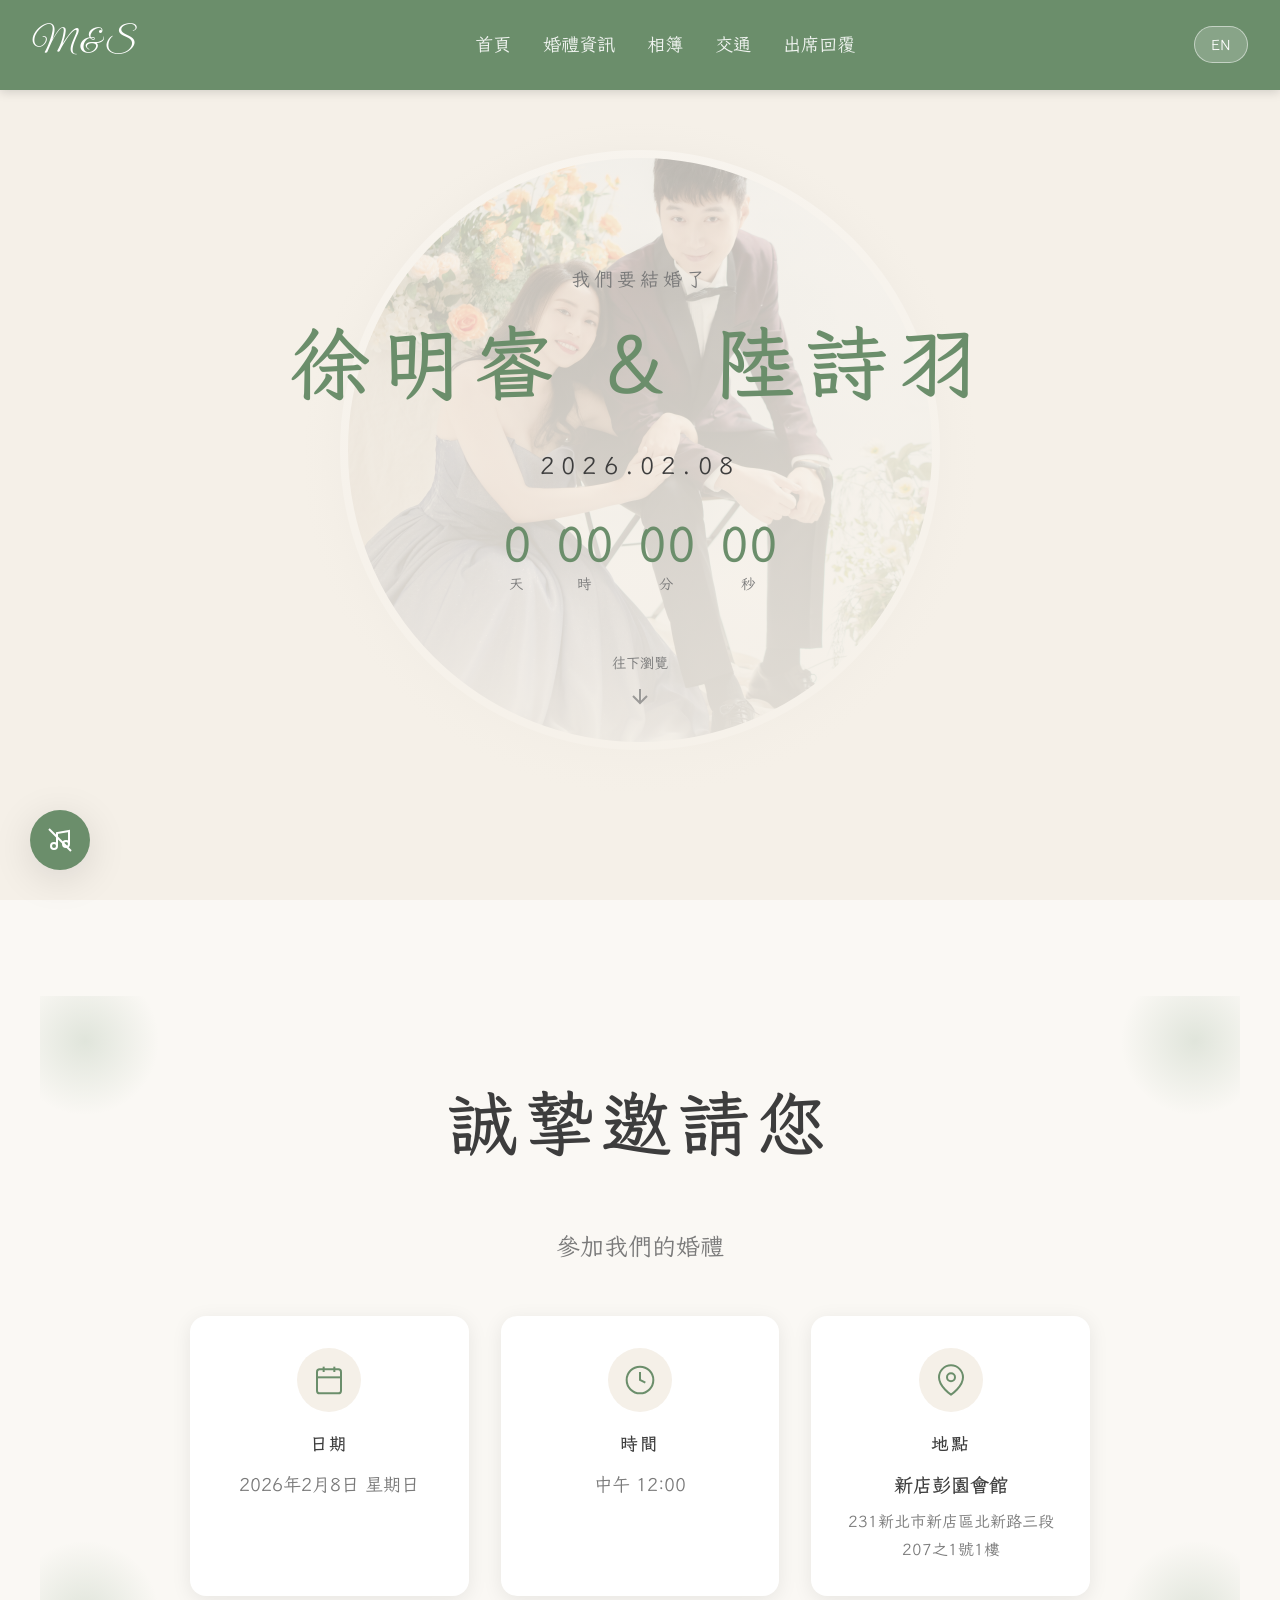
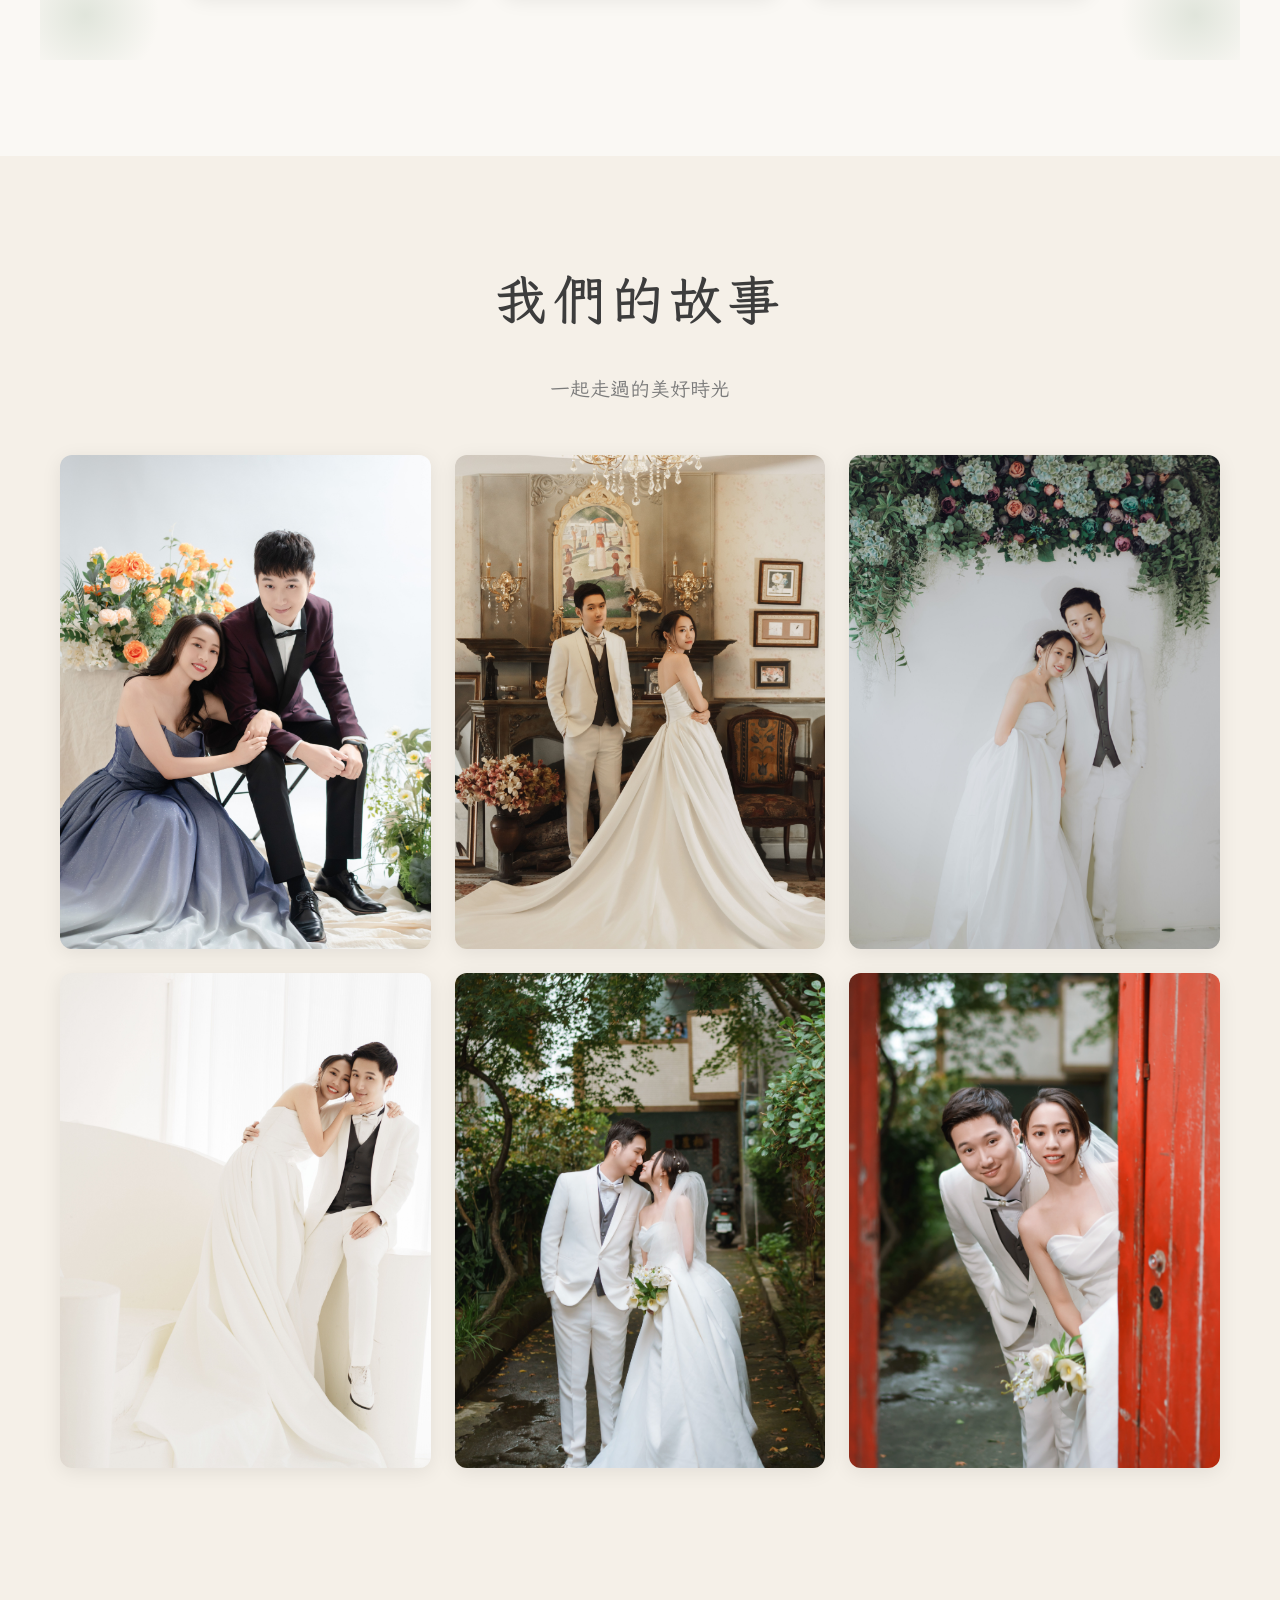
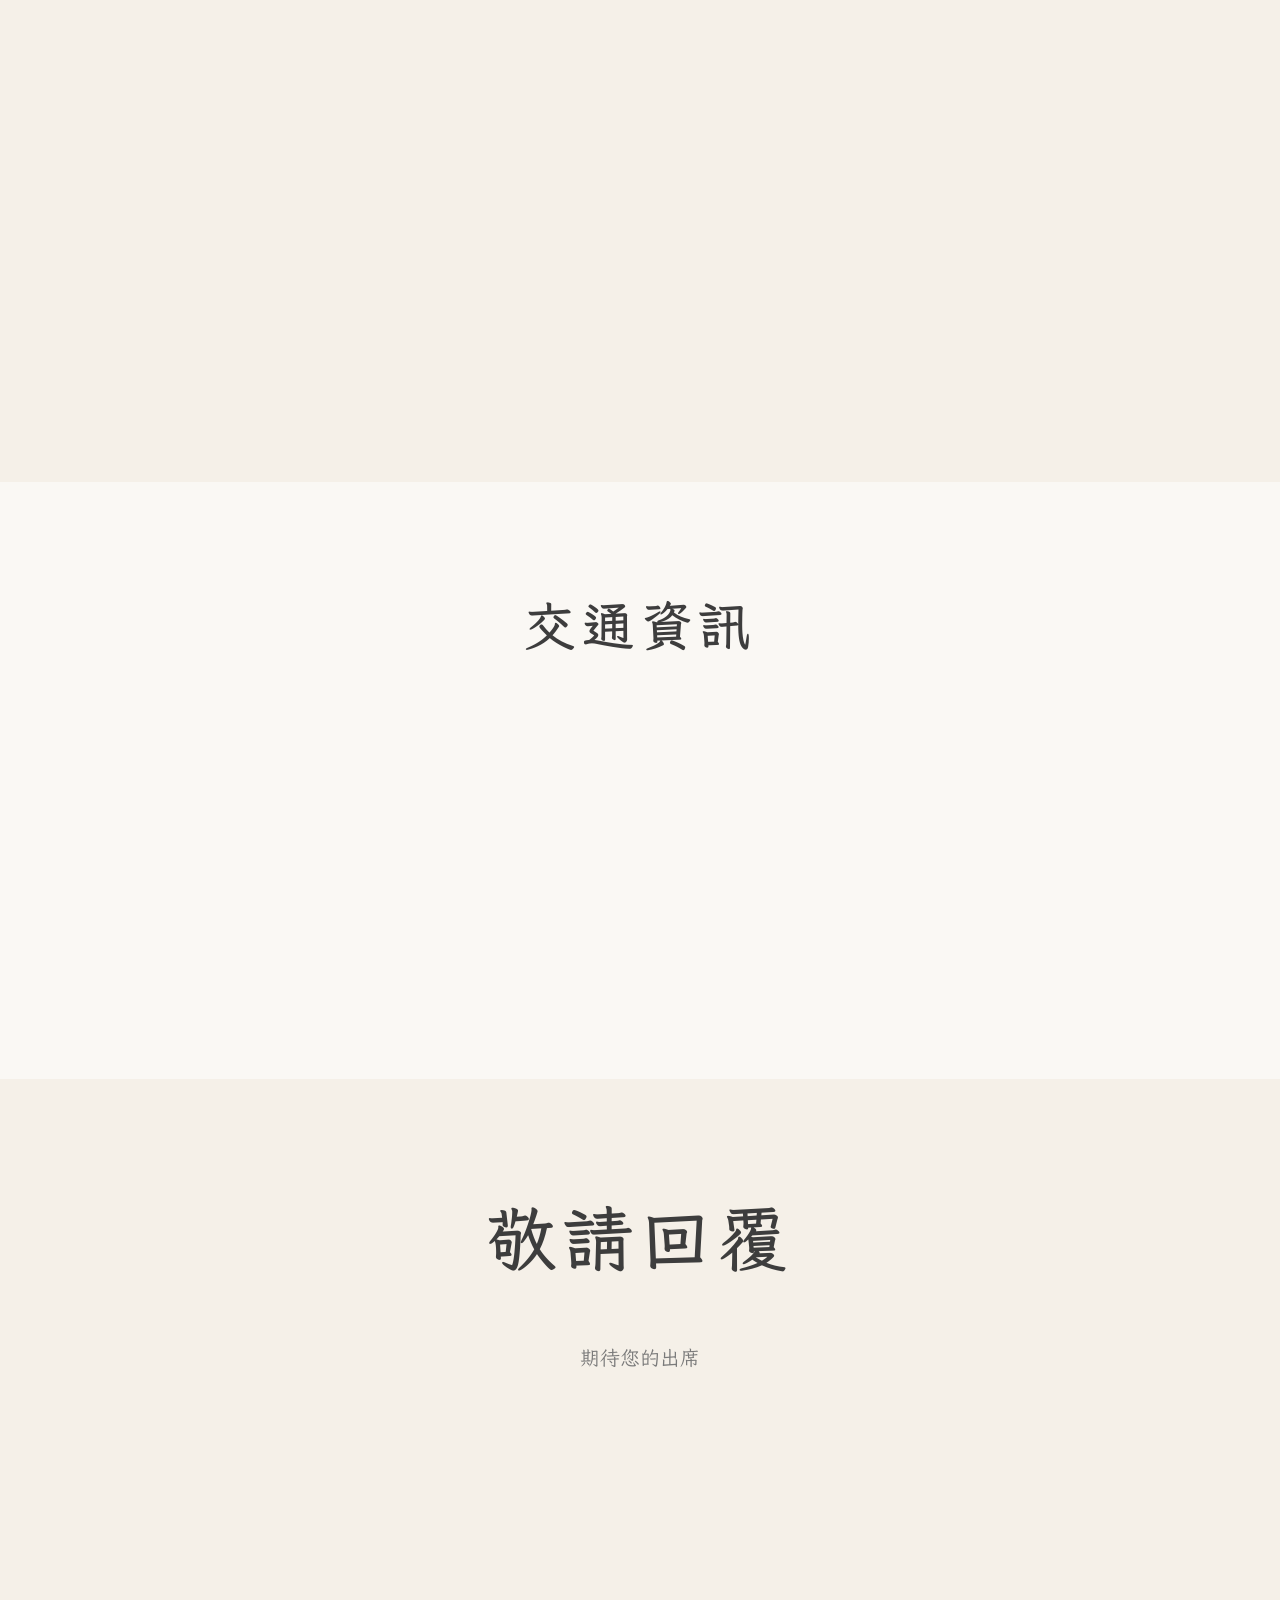
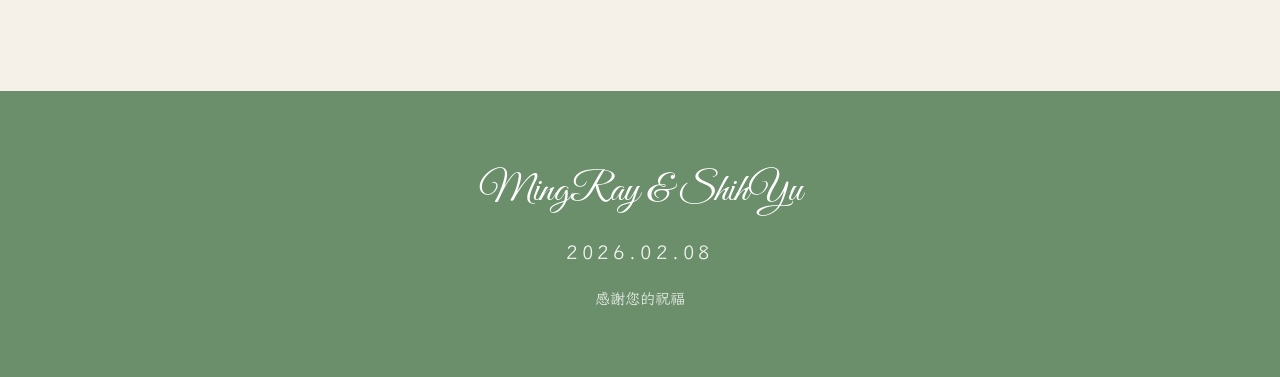
==== commit 5e3abb84: "Add new features and UI improvements - Add navigation bar with green background and white text - Add" ====
--- a/index.html
+++ b/index.html
@@ -4,6 +4,8 @@
     <meta charset="UTF-8">
     <meta name="viewport" content="width=device-width, initial-scale=1.0">
     <title>MingRay & ShihYu Wedding | 徐明睿 & 陸詩羽 婚禮</title>
+    <link rel="icon" type="image/svg+xml" href="favicon.svg">
+    <link rel="apple-touch-icon" href="favicon.svg">
     <link rel="preconnect" href="https://fonts.googleapis.com">
     <link rel="preconnect" href="https://fonts.gstatic.com" crossorigin>
     <link href="https://fonts.googleapis.com/css2?family=Cormorant+Garamond:ital,wght@0,400;0,600;1,400&family=Great+Vibes&family=Noto+Serif+TC:wght@400;600;700&family=LXGW+WenKai+TC:wght@400;700&display=swap" rel="stylesheet">
@@ -46,6 +48,11 @@
         </button>
     </nav>
 
+    <!-- Background Music -->
+    <audio id="bgMusic" loop preload="auto">
+        <source src="assets/music/background.mp3" type="audio/mpeg">
+    </audio>
+
     <!-- Hero Section -->
     <section class="hero" id="hero">
         <div class="hero-content">
@@ -293,6 +300,31 @@
         </div>
     </div>
 
+    <!-- Music Button (Floating) -->
+    <button class="music-toggle" id="musicToggle" aria-label="Toggle Music">
+        <svg class="music-icon-on" width="24" height="24" viewBox="0 0 24 24" fill="none" stroke="currentColor" stroke-width="2" style="display:none;">
+            <path d="M9 18V5l12-2v13"/>
+            <circle cx="6" cy="18" r="3"/>
+            <circle cx="18" cy="16" r="3"/>
+        </svg>
+        <svg class="music-icon-off" width="24" height="24" viewBox="0 0 24 24" fill="none" stroke="currentColor" stroke-width="2">
+            <path d="M9 18V5l12-2v13"/>
+            <circle cx="6" cy="18" r="3"/>
+            <circle cx="18" cy="16" r="3"/>
+            <line x1="1" y1="1" x2="23" y2="23" stroke-width="2"/>
+        </svg>
+    </button>
+
+    <!-- Scroll Button -->
+    <button class="scroll-btn" id="scrollBtn" aria-label="Scroll">
+        <svg class="scroll-btn-up" width="24" height="24" viewBox="0 0 24 24" fill="none" stroke="currentColor" stroke-width="2">
+            <path d="M18 15l-6-6-6 6"/>
+        </svg>
+        <svg class="scroll-btn-down" width="24" height="24" viewBox="0 0 24 24" fill="none" stroke="currentColor" stroke-width="2">
+            <path d="M6 9l6 6 6-6"/>
+        </svg>
+    </button>
+
     <script src="script.js"></script>
 </body>
 </html>
--- a/styles.css
+++ b/styles.css
@@ -34,6 +34,7 @@
     font-family: var(--font-elegant-tc), var(--font-serif-tc), var(--font-serif), serif;
     background-color: var(--color-bg);
     color: var(--color-text);
+    font-size: 18px;
     line-height: 1.8;
     overflow-x: hidden;
 }
@@ -94,7 +95,7 @@
 .section-subtitle {
     text-align: center;
     color: var(--color-text-light);
-    font-size: 1.1rem;
+    font-size: 1.25rem;
     margin-bottom: 3rem;
 }
 
@@ -135,20 +136,21 @@
     align-items: center;
     justify-content: space-between;
     padding: 1rem 2rem;
-    background: rgba(245, 240, 232, 0.95);
+    background: var(--color-primary);
     backdrop-filter: blur(10px);
-    box-shadow: 0 2px 10px rgba(0, 0, 0, 0.05);
+    box-shadow: 0 2px 10px rgba(0, 0, 0, 0.15);
     transition: var(--transition);
 }
 
 .navbar.scrolled {
     padding: 0.75rem 2rem;
-    box-shadow: 0 2px 20px rgba(0, 0, 0, 0.1);
+    background: var(--color-primary-dark);
+    box-shadow: 0 2px 20px rgba(0, 0, 0, 0.2);
 }
 
 .nav-brand {
-    font-size: 1.8rem;
-    color: var(--color-primary);
+    font-size: 2rem;
+    color: var(--color-white);
 }
 
 .nav-menu {
@@ -158,8 +160,8 @@
 }
 
 .nav-menu a {
-    color: var(--color-text);
-    font-size: 0.95rem;
+    color: rgba(255, 255, 255, 0.9);
+    font-size: 1.15rem;
     padding: 0.5rem 0;
     position: relative;
     transition: var(--transition);
@@ -172,12 +174,12 @@
     left: 0;
     width: 0;
     height: 2px;
-    background: var(--color-primary);
+    background: var(--color-white);
     transition: var(--transition);
 }
 
 .nav-menu a:hover {
-    color: var(--color-primary);
+    color: var(--color-white);
 }
 
 .nav-menu a:hover::after {
@@ -198,45 +200,53 @@
     display: block;
     width: 25px;
     height: 2px;
-    background: var(--color-text);
+    background: var(--color-white);
     transition: var(--transition);
 }
 
 /* Mobile Navigation */
 @media (max-width: 768px) {
+    .navbar {
+        padding: 0.75rem 1.5rem;
+    }
+
     .nav-menu {
-        position: fixed;
-        top: 60px;
+        position: absolute;
+        top: 100%;
         left: 0;
         right: 0;
         flex-direction: column;
-        background: rgba(245, 240, 232, 0.98);
-        padding: 1rem 0;
+        background: var(--color-primary);
+        padding: 0;
         gap: 0;
         text-align: center;
-        transform: translateY(-100%);
-        opacity: 0;
-        visibility: hidden;
-        transition: var(--transition);
+        max-height: 0;
+        overflow: hidden;
+        transition: max-height 0.3s ease;
+        box-shadow: 0 4px 10px rgba(0, 0, 0, 0.2);
     }
 
     .nav-menu.active {
-        transform: translateY(0);
-        opacity: 1;
-        visibility: visible;
+        max-height: 400px;
     }
 
     .nav-menu li {
-        border-bottom: 1px solid rgba(0, 0, 0, 0.05);
+        border-bottom: 1px solid rgba(255, 255, 255, 0.1);
     }
 
     .nav-menu a {
         display: block;
         padding: 1rem;
+        color: var(--color-white);
+    }
+
+    .nav-menu a::after {
+        display: none;
     }
 
     .nav-toggle {
         display: flex;
+        order: -1;
     }
 
     .nav-toggle.active span:nth-child(1) {
@@ -250,12 +260,69 @@
     .nav-toggle.active span:nth-child(3) {
         transform: rotate(-45deg) translate(5px, -5px);
     }
+
+    .lang-toggle {
+        order: 1;
+    }
+}
+
+/* ===== Music Toggle (Floating) ===== */
+.music-toggle {
+    position: fixed;
+    bottom: 30px;
+    left: 30px;
+    z-index: 999;
+    background: var(--color-primary);
+    border: none;
+    color: var(--color-white);
+    width: 60px;
+    height: 60px;
+    border-radius: 50%;
+    cursor: pointer;
+    box-shadow: var(--shadow-lg);
+    transition: var(--transition);
+    display: flex;
+    align-items: center;
+    justify-content: center;
+}
+
+.music-toggle:hover {
+    background: var(--color-primary-dark);
+    transform: scale(1.1);
+}
+
+.music-toggle.playing {
+    animation: pulse 1.5s ease-in-out infinite;
+}
+
+@keyframes pulse {
+    0%, 100% {
+        box-shadow: 0 0 0 0 rgba(107, 142, 107, 0.4);
+    }
+    50% {
+        box-shadow: 0 0 0 12px rgba(107, 142, 107, 0);
+    }
+}
+
+@media (max-width: 768px) {
+    .music-toggle {
+        width: 45px;
+        height: 45px;
+        bottom: 20px;
+        left: 20px;
+    }
+
+    .music-toggle svg {
+        width: 20px;
+        height: 20px;
+    }
 }
 
 /* ===== Language Toggle ===== */
 .lang-toggle {
-    background: var(--color-white);
-    border: 1px solid var(--color-accent);
+    background: rgba(255, 255, 255, 0.2);
+    border: 1px solid rgba(255, 255, 255, 0.5);
+    color: var(--color-white);
     padding: 0.5rem 1rem;
     border-radius: 25px;
     font-family: inherit;
@@ -265,7 +332,7 @@
 }
 
 .lang-toggle:hover {
-    background: var(--color-bg);
+    background: rgba(255, 255, 255, 0.3);
 }
 
 /* ===== Hero Section ===== */
@@ -418,7 +485,7 @@
 
 .invitation-text {
     text-align: center;
-    font-size: 1.3rem;
+    font-size: 1.5rem;
     color: var(--color-text-light);
     margin-bottom: 3rem;
 }
@@ -467,17 +534,18 @@
 
 .detail-item p {
     color: var(--color-text-light);
-    font-size: 1rem;
+    font-size: 1.15rem;
 }
 
 .venue-name {
     font-weight: 600;
     color: var(--color-text) !important;
+    font-size: 1.2rem !important;
     margin-bottom: 0.25rem !important;
 }
 
 .venue-address {
-    font-size: 0.9rem !important;
+    font-size: 1rem !important;
 }
 
 /* ===== Floral Decorations ===== */
@@ -528,7 +596,7 @@
 
 .gallery-item {
     position: relative;
-    aspect-ratio: 4/3;
+    aspect-ratio: 3/4;
     overflow: hidden;
     border-radius: 12px;
     cursor: pointer;
@@ -545,6 +613,7 @@
     width: 100%;
     height: 100%;
     object-fit: cover;
+    object-position: center top;
     transition: var(--transition);
 }
 
@@ -583,13 +652,14 @@
 }
 
 .location-info h3 {
-    font-size: 1.5rem;
+    font-size: 1.75rem;
     margin-bottom: 1rem;
     color: var(--color-primary);
 }
 
 .location-info .address {
     color: var(--color-text-light);
+    font-size: 1.15rem;
     margin-bottom: 2rem;
     line-height: 1.8;
 }
@@ -700,6 +770,69 @@
     transform: translateY(-50%);
 }
 
+/* ===== Scroll Button ===== */
+.scroll-btn {
+    position: fixed;
+    bottom: 30px;
+    right: 30px;
+    z-index: 999;
+    width: 60px;
+    height: 60px;
+    border-radius: 50%;
+    background: var(--color-primary);
+    color: var(--color-white);
+    border: none;
+    cursor: pointer;
+    box-shadow: var(--shadow-lg);
+    transition: var(--transition);
+    display: flex;
+    align-items: center;
+    justify-content: center;
+    opacity: 0;
+    visibility: hidden;
+}
+
+.scroll-btn.visible {
+    opacity: 1;
+    visibility: visible;
+}
+
+.scroll-btn:hover {
+    background: var(--color-primary-dark);
+    transform: scale(1.1);
+}
+
+.scroll-btn svg {
+    width: 28px;
+    height: 28px;
+}
+
+.scroll-btn-up {
+    display: none;
+}
+
+.scroll-btn.at-bottom .scroll-btn-up {
+    display: block;
+}
+
+.scroll-btn.at-bottom .scroll-btn-down {
+    display: none;
+}
+
+@media (max-width: 768px) {
+    .scroll-btn {
+        width: 45px;
+        height: 45px;
+        bottom: 20px;
+        right: 20px;
+    }
+
+    .scroll-btn svg {
+        width: 22px;
+        height: 22px;
+    }
+}
+
 /* ===== Animations ===== */
 @keyframes fadeInUp {
     from {
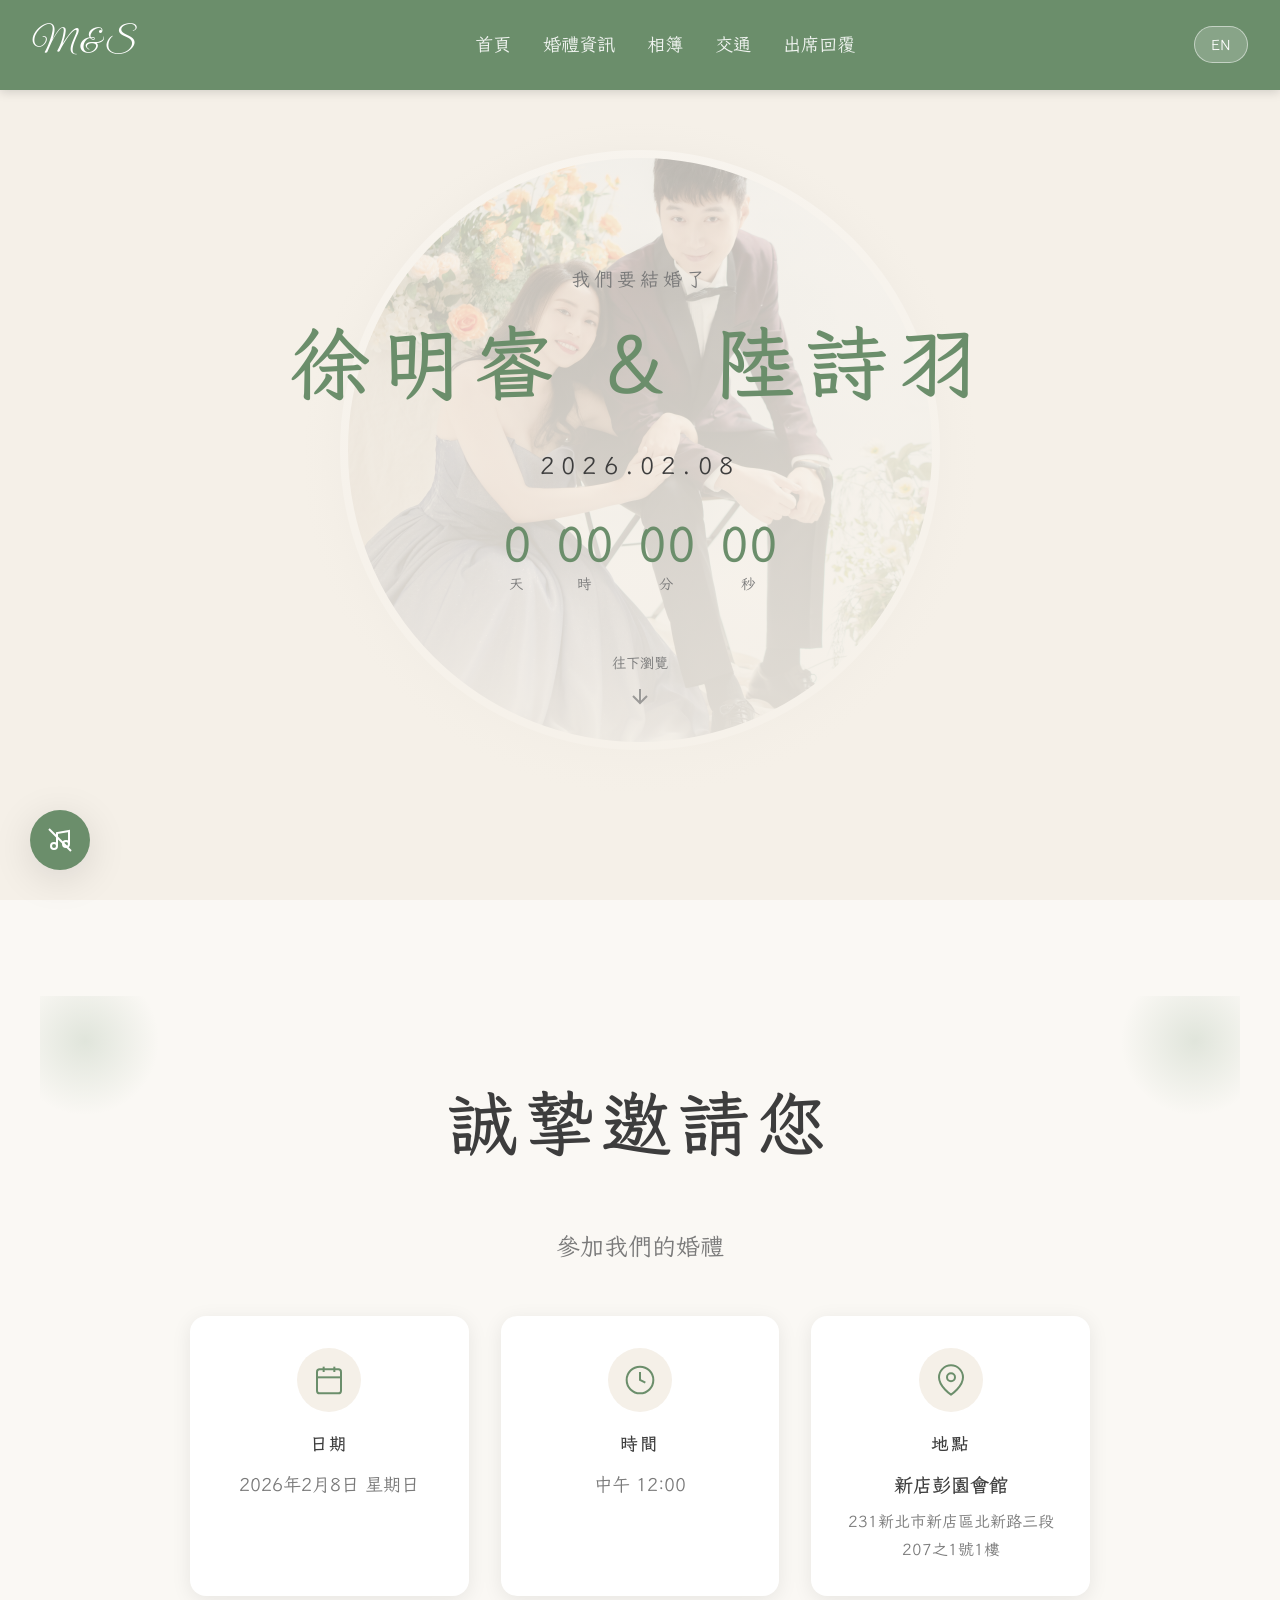
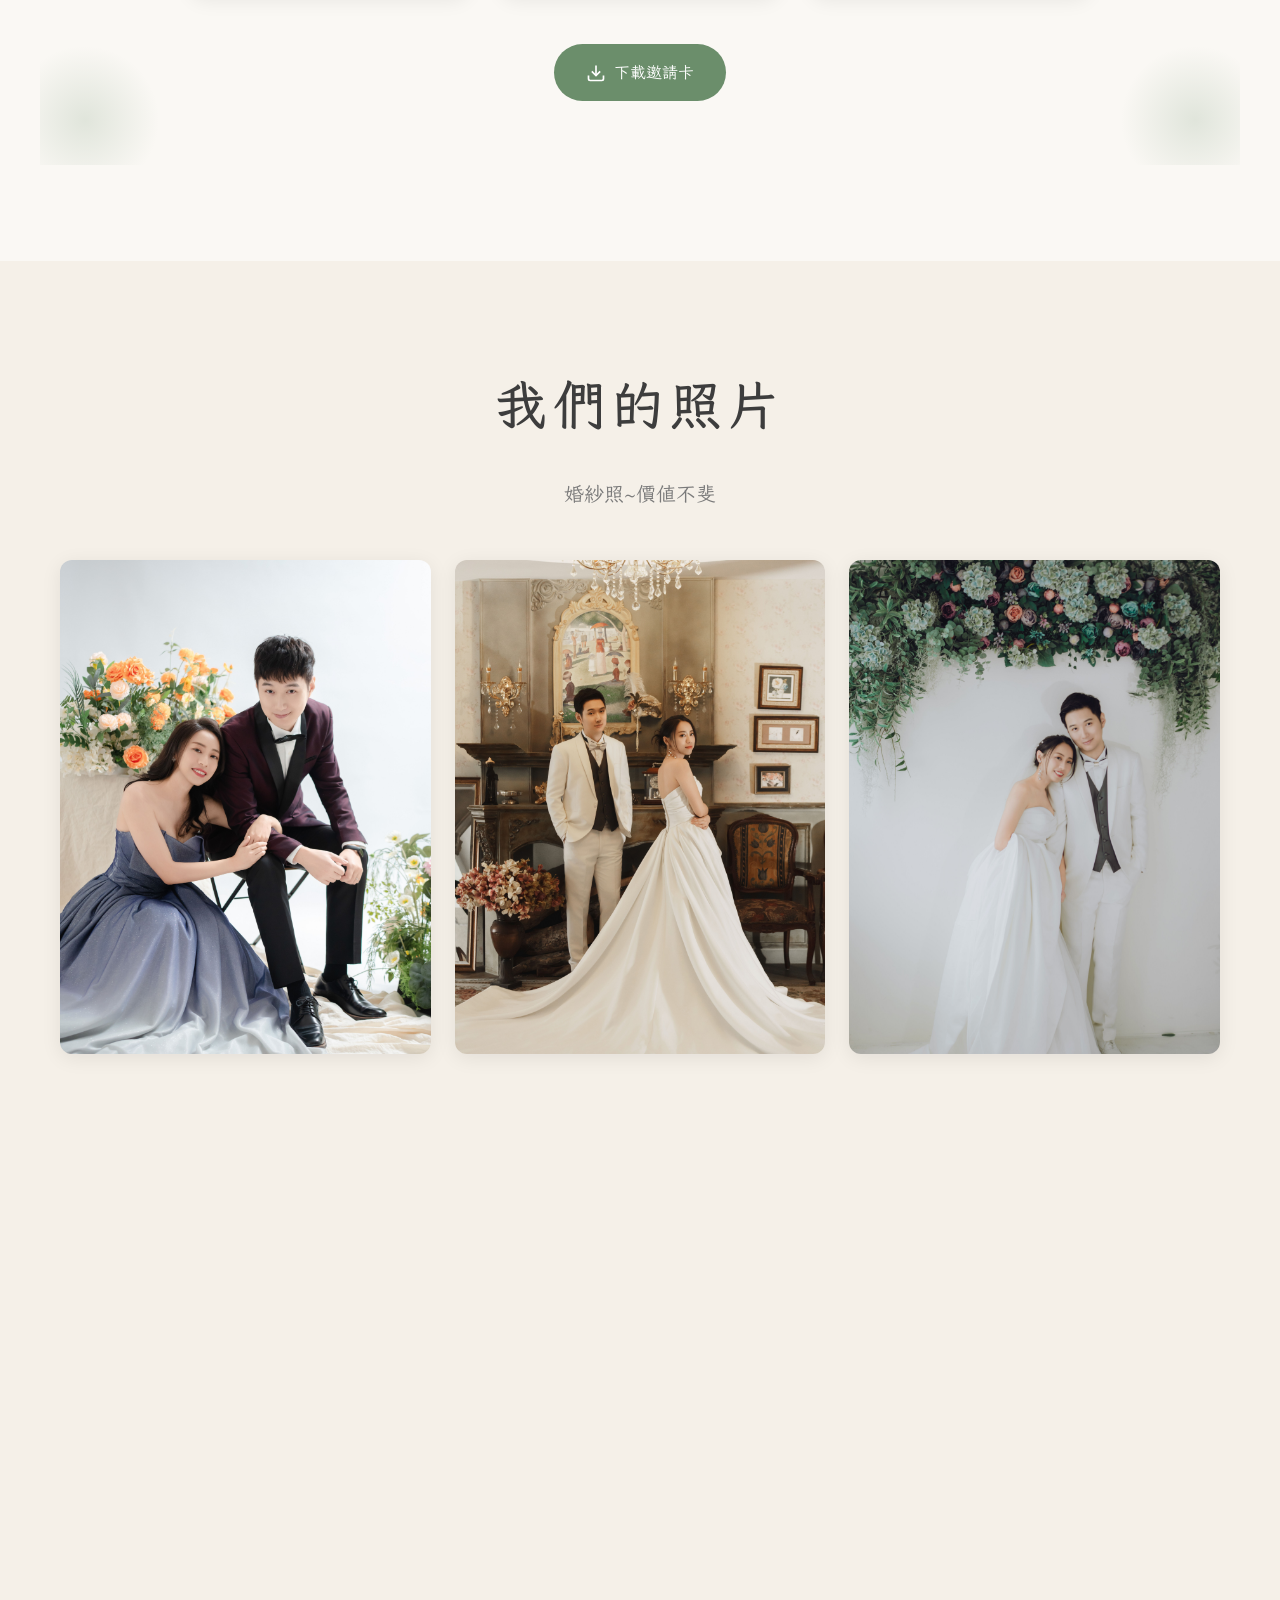
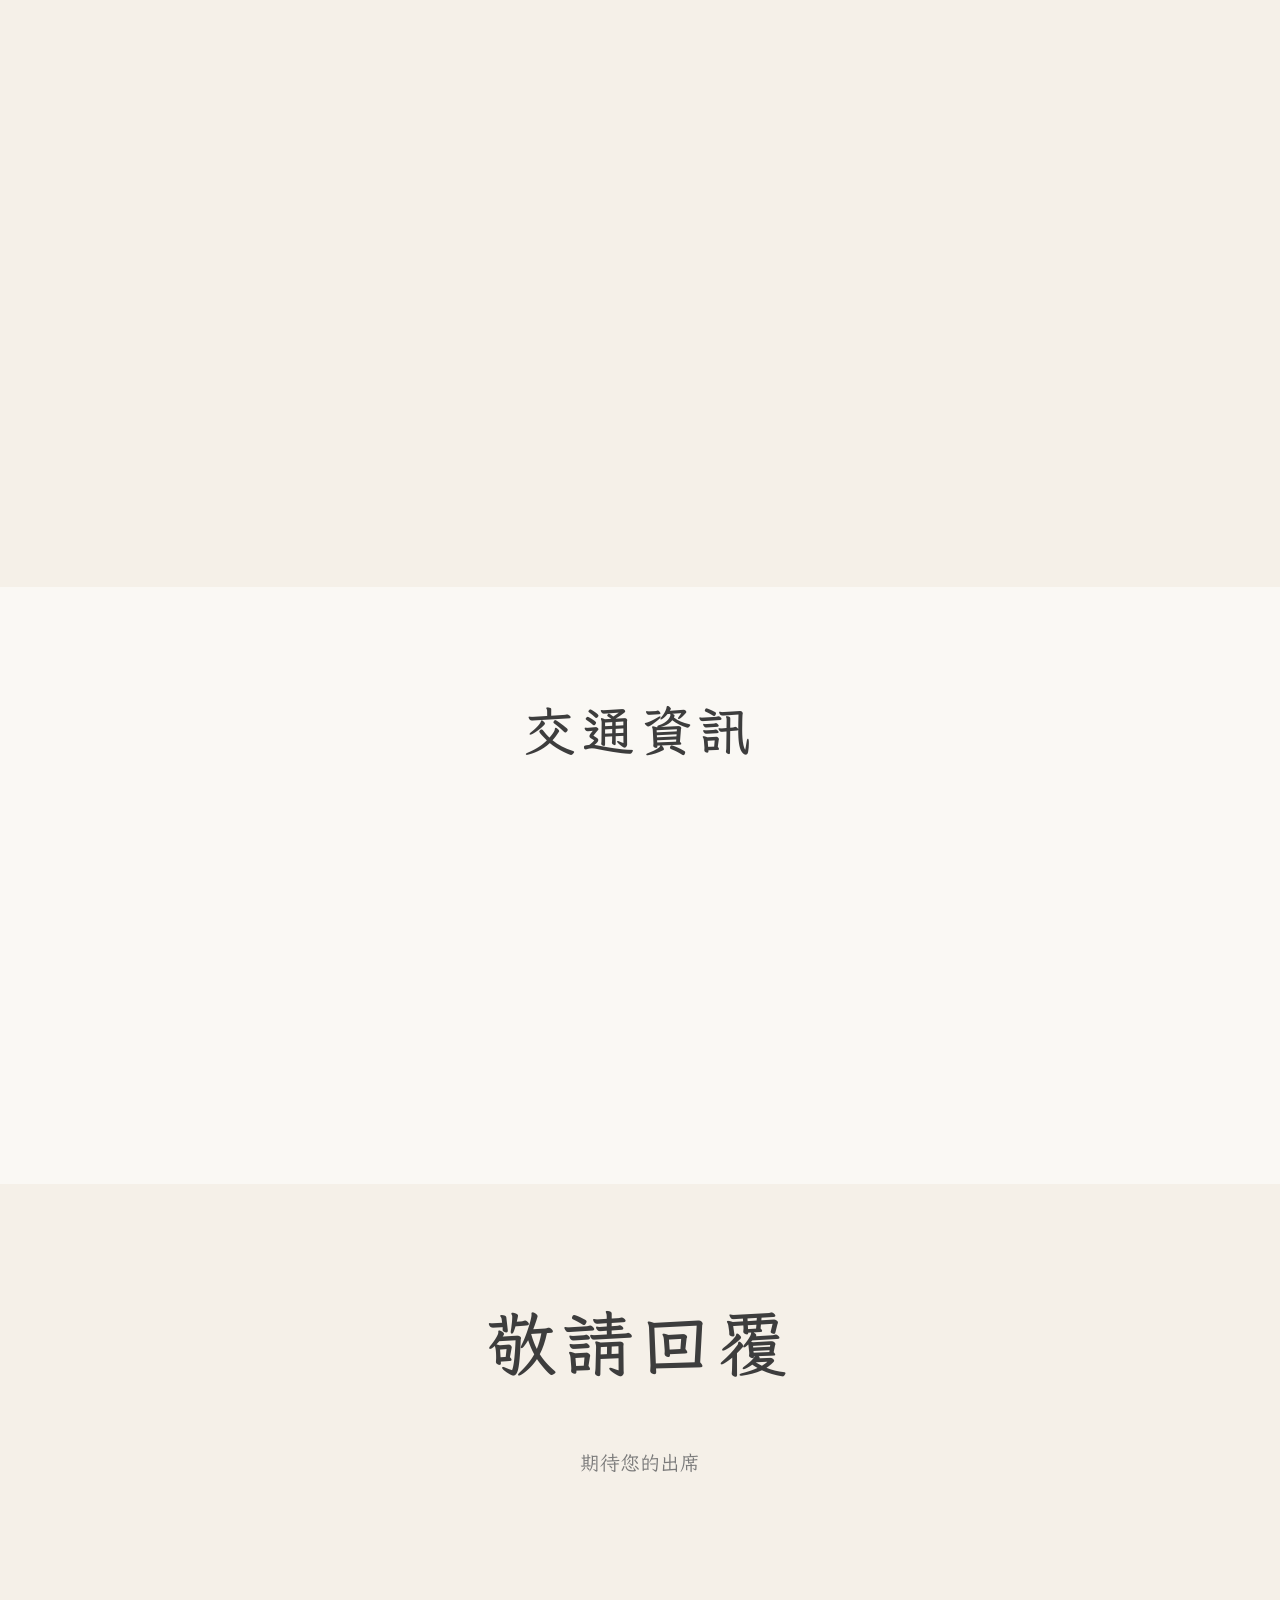
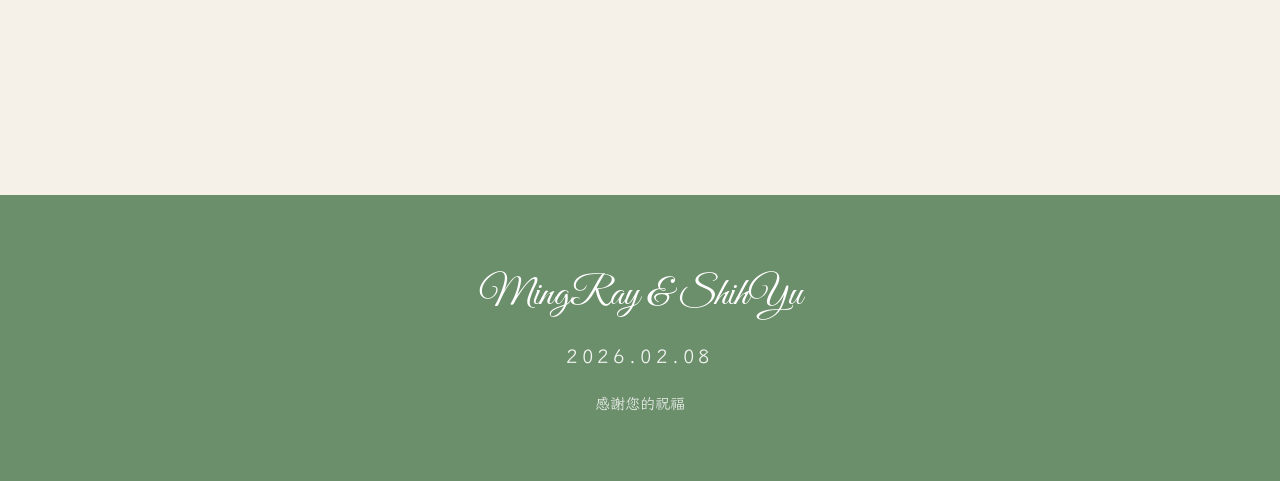
==== commit 9082c85a: "Add easter eggs and UI updates - Add console easter egg with colorful message - Add footer click eas" ====
--- a/index.html
+++ b/index.html
@@ -176,6 +176,17 @@
                     </p>
                 </div>
             </div>
+            <div class="download-invitation">
+                <a href="assets/info/invitation-combined.png" download="MingRay-ShihYu-Wedding-Invitation.png" class="btn btn-primary">
+                    <svg width="20" height="20" viewBox="0 0 24 24" fill="none" stroke="currentColor" stroke-width="2">
+                        <path d="M21 15v4a2 2 0 0 1-2 2H5a2 2 0 0 1-2-2v-4"/>
+                        <polyline points="7 10 12 15 17 10"/>
+                        <line x1="12" y1="15" x2="12" y2="3"/>
+                    </svg>
+                    <span class="lang-zh">下載邀請卡</span>
+                    <span class="lang-en" style="display:none;">Download Invitation</span>
+                </a>
+            </div>
             <div class="floral-decoration bottom-left"></div>
             <div class="floral-decoration bottom-right"></div>
         </div>
@@ -185,12 +196,12 @@
     <section class="gallery" id="gallery">
         <div class="container">
             <h2 class="section-title">
-                <span class="lang-zh">我們的故事</span>
-                <span class="lang-en" style="display:none;">Our Story</span>
+                <span class="lang-zh">我們的照片</span>
+                <span class="lang-en" style="display:none;">Our Photos</span>
             </h2>
             <p class="section-subtitle">
-                <span class="lang-zh">一起走過的美好時光</span>
-                <span class="lang-en" style="display:none;">Beautiful moments together</span>
+                <span class="lang-zh">婚紗照~價值不斐</span>
+                <span class="lang-en" style="display:none;">Wedding photos ~ Priceless</span>
             </p>
             <div class="gallery-grid">
                 <div class="gallery-item" data-index="0">
--- a/styles.css
+++ b/styles.css
@@ -548,6 +548,12 @@
     font-size: 1rem !important;
 }
 
+/* ===== Download Invitation ===== */
+.download-invitation {
+    text-align: center;
+    margin-top: 3rem;
+}
+
 /* ===== Floral Decorations ===== */
 .floral-decoration {
     position: absolute;
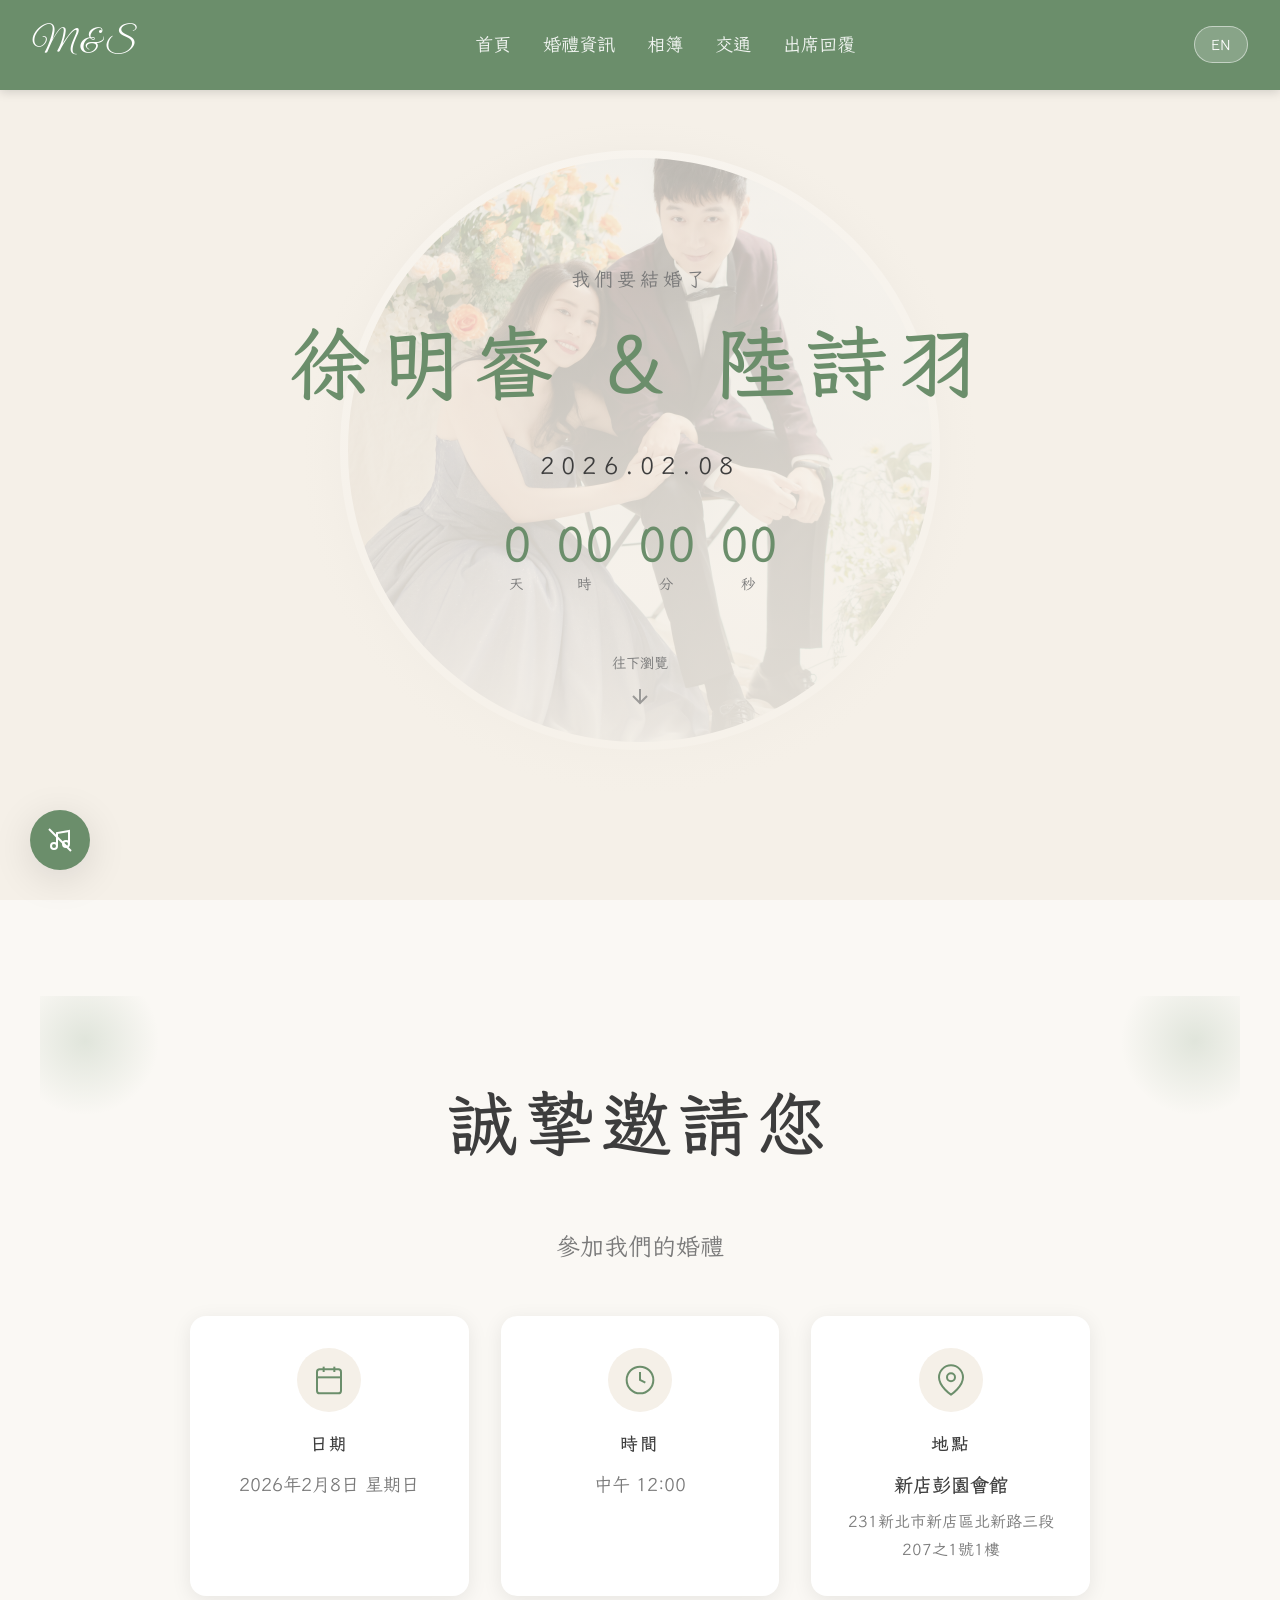
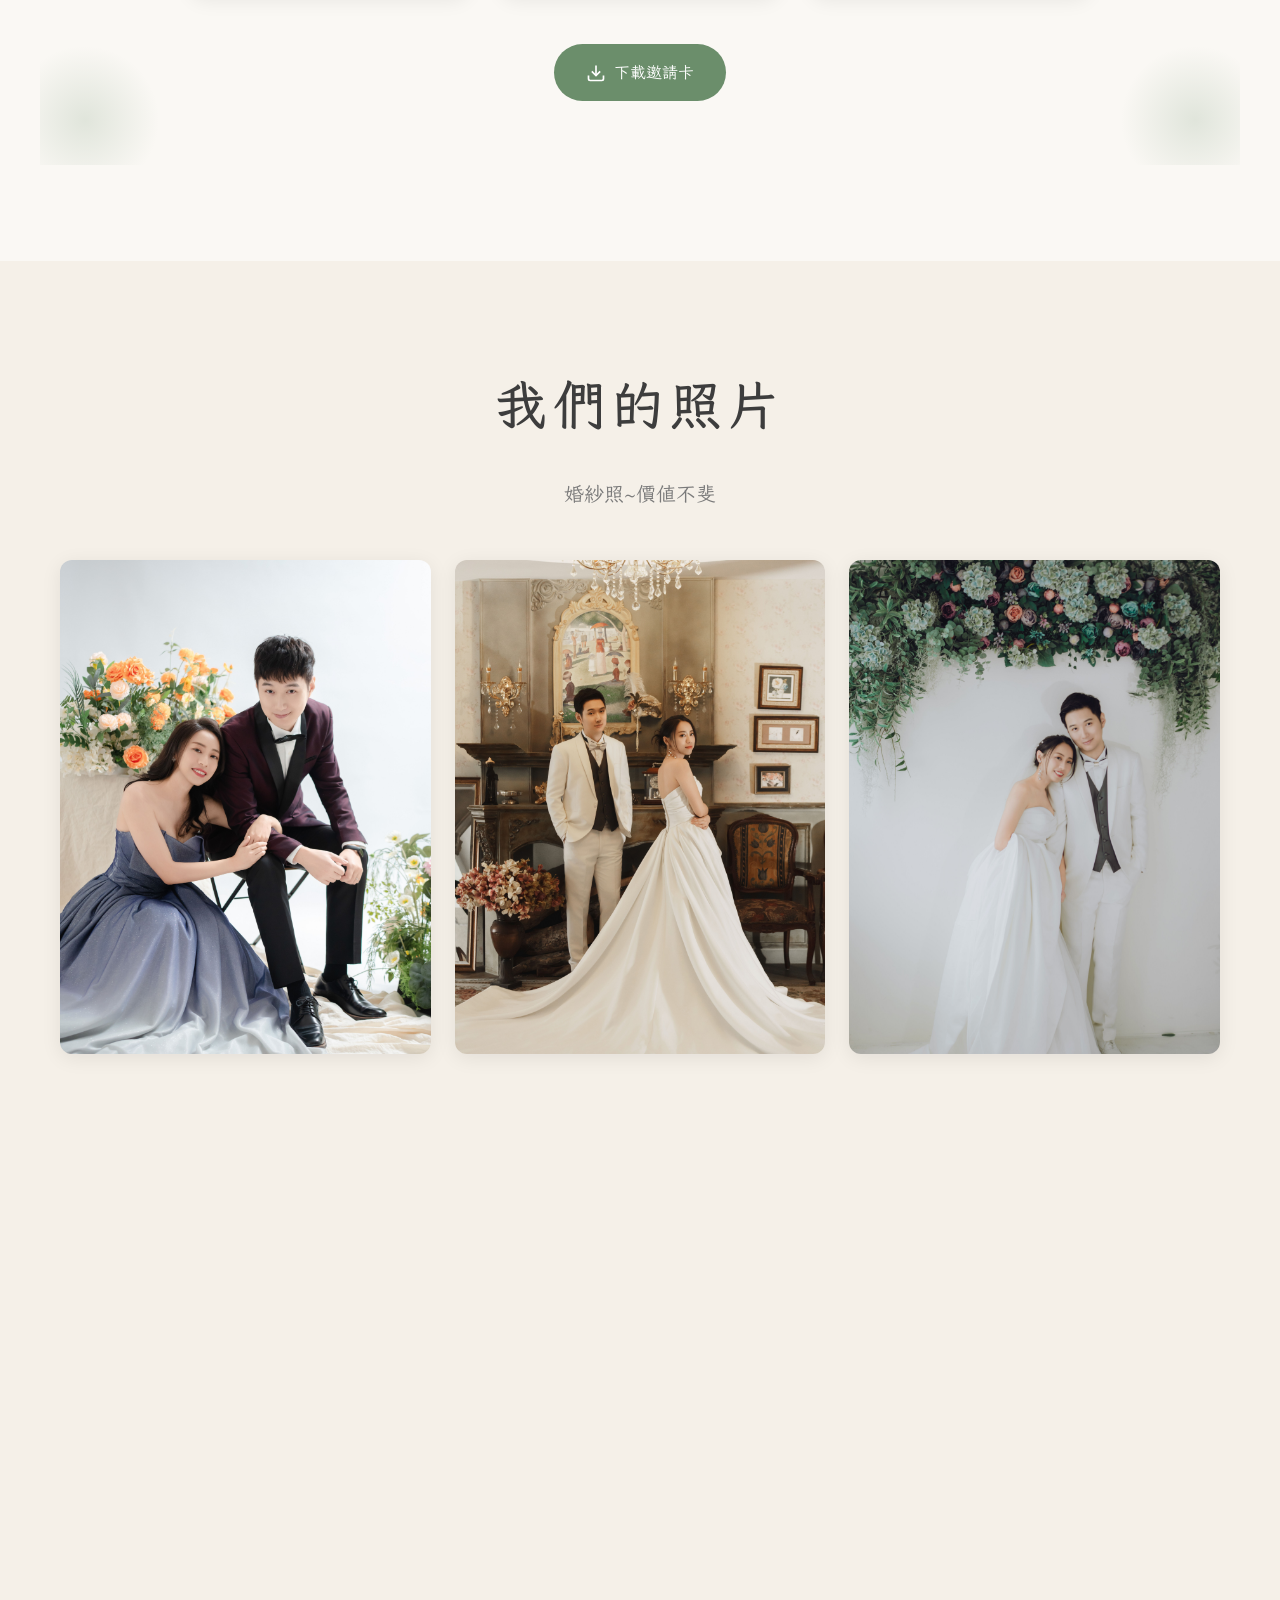
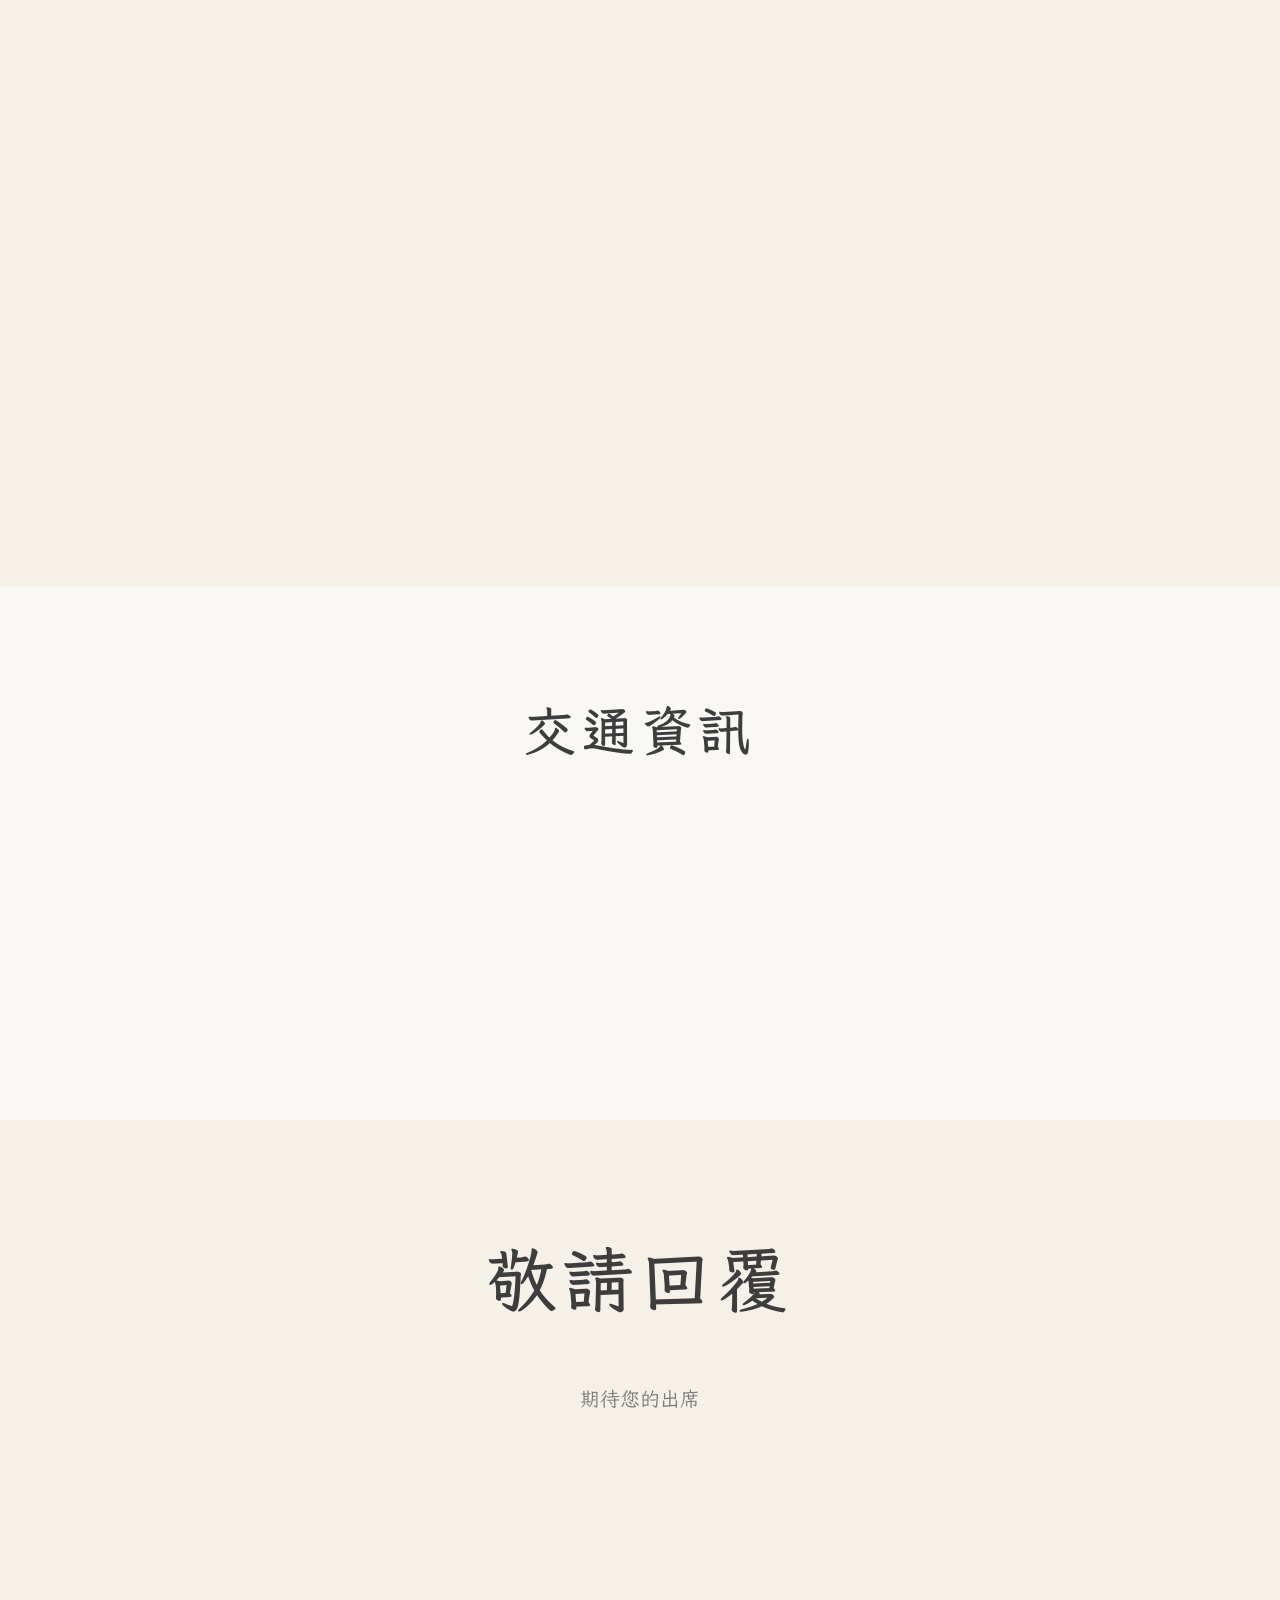
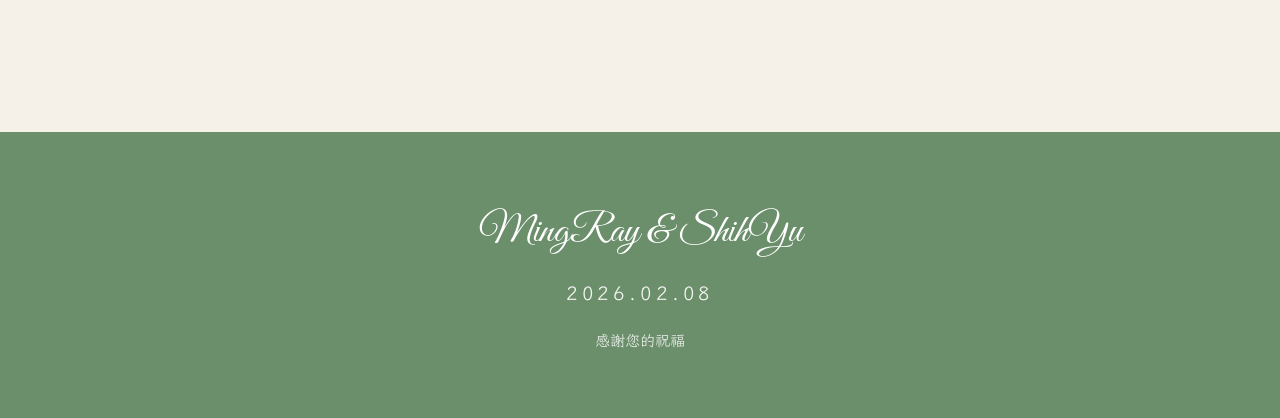
==== commit 491389ab: "Refactor floral decoration classes and update location map image" ====
--- a/index.html
+++ b/index.html
@@ -110,8 +110,8 @@
     <!-- Invitation Section -->
     <section class="invitation" id="invitation">
         <div class="container">
-            <div class="floral-decoration top-left"></div>
-            <div class="floral-decoration top-right"></div>
+            <div class="top-left floral-decoration"></div>
+            <div class="top-right floral-decoration"></div>
             <h2 class="section-title script">
                 <span class="lang-zh">誠摯邀請您</span>
                 <span class="lang-en" style="display:none;">You're Invited</span>
@@ -187,8 +187,8 @@
                     <span class="lang-en" style="display:none;">Download Invitation</span>
                 </a>
             </div>
-            <div class="floral-decoration bottom-left"></div>
-            <div class="floral-decoration bottom-right"></div>
+            <div class="bottom-left floral-decoration"></div>
+            <div class="bottom-right floral-decoration"></div>
         </div>
     </section>
 
@@ -238,7 +238,7 @@
             </h2>
             <div class="location-content">
                 <div class="map-container">
-                    <img src="assets/info/交通位置.png" alt="Location Map" class="location-map">
+                    <img src="assets/info/交通圖.jpg" alt="Location Map" class="location-map">
                 </div>
                 <div class="location-info">
                     <h3>
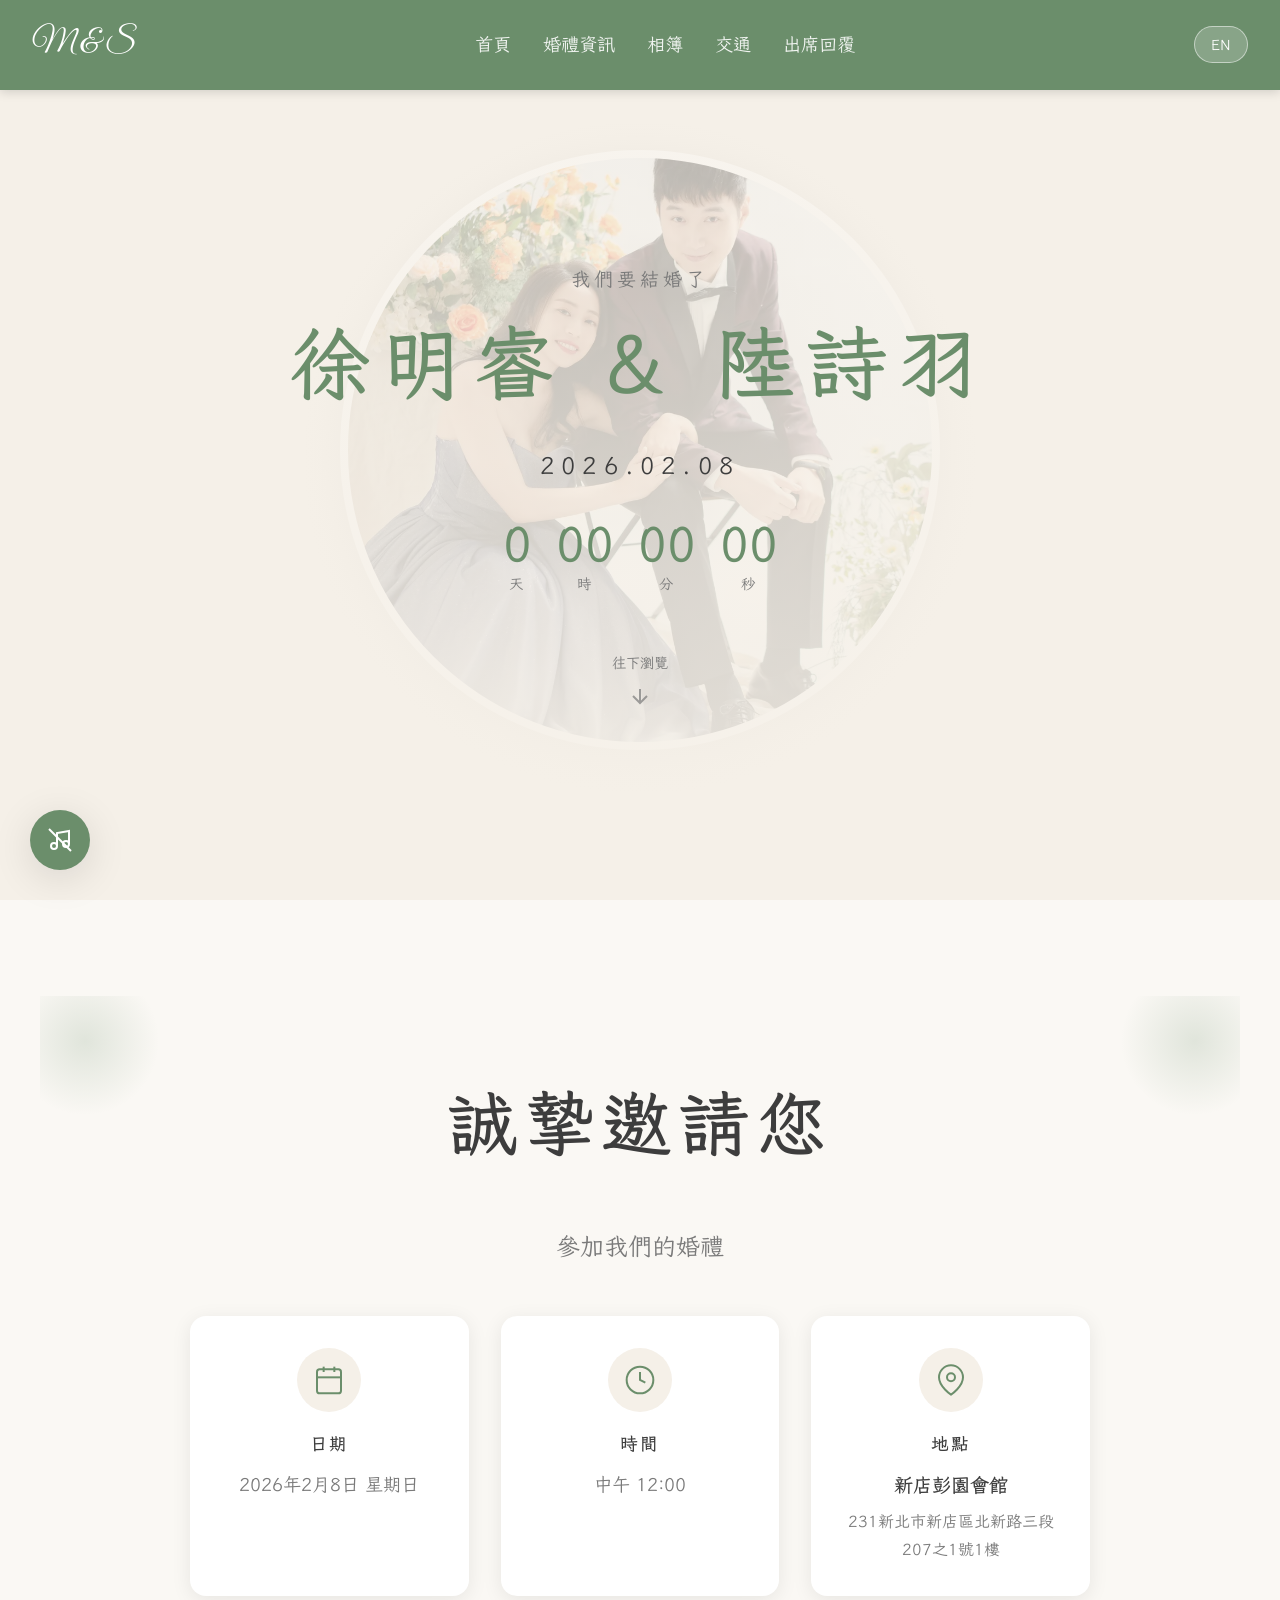
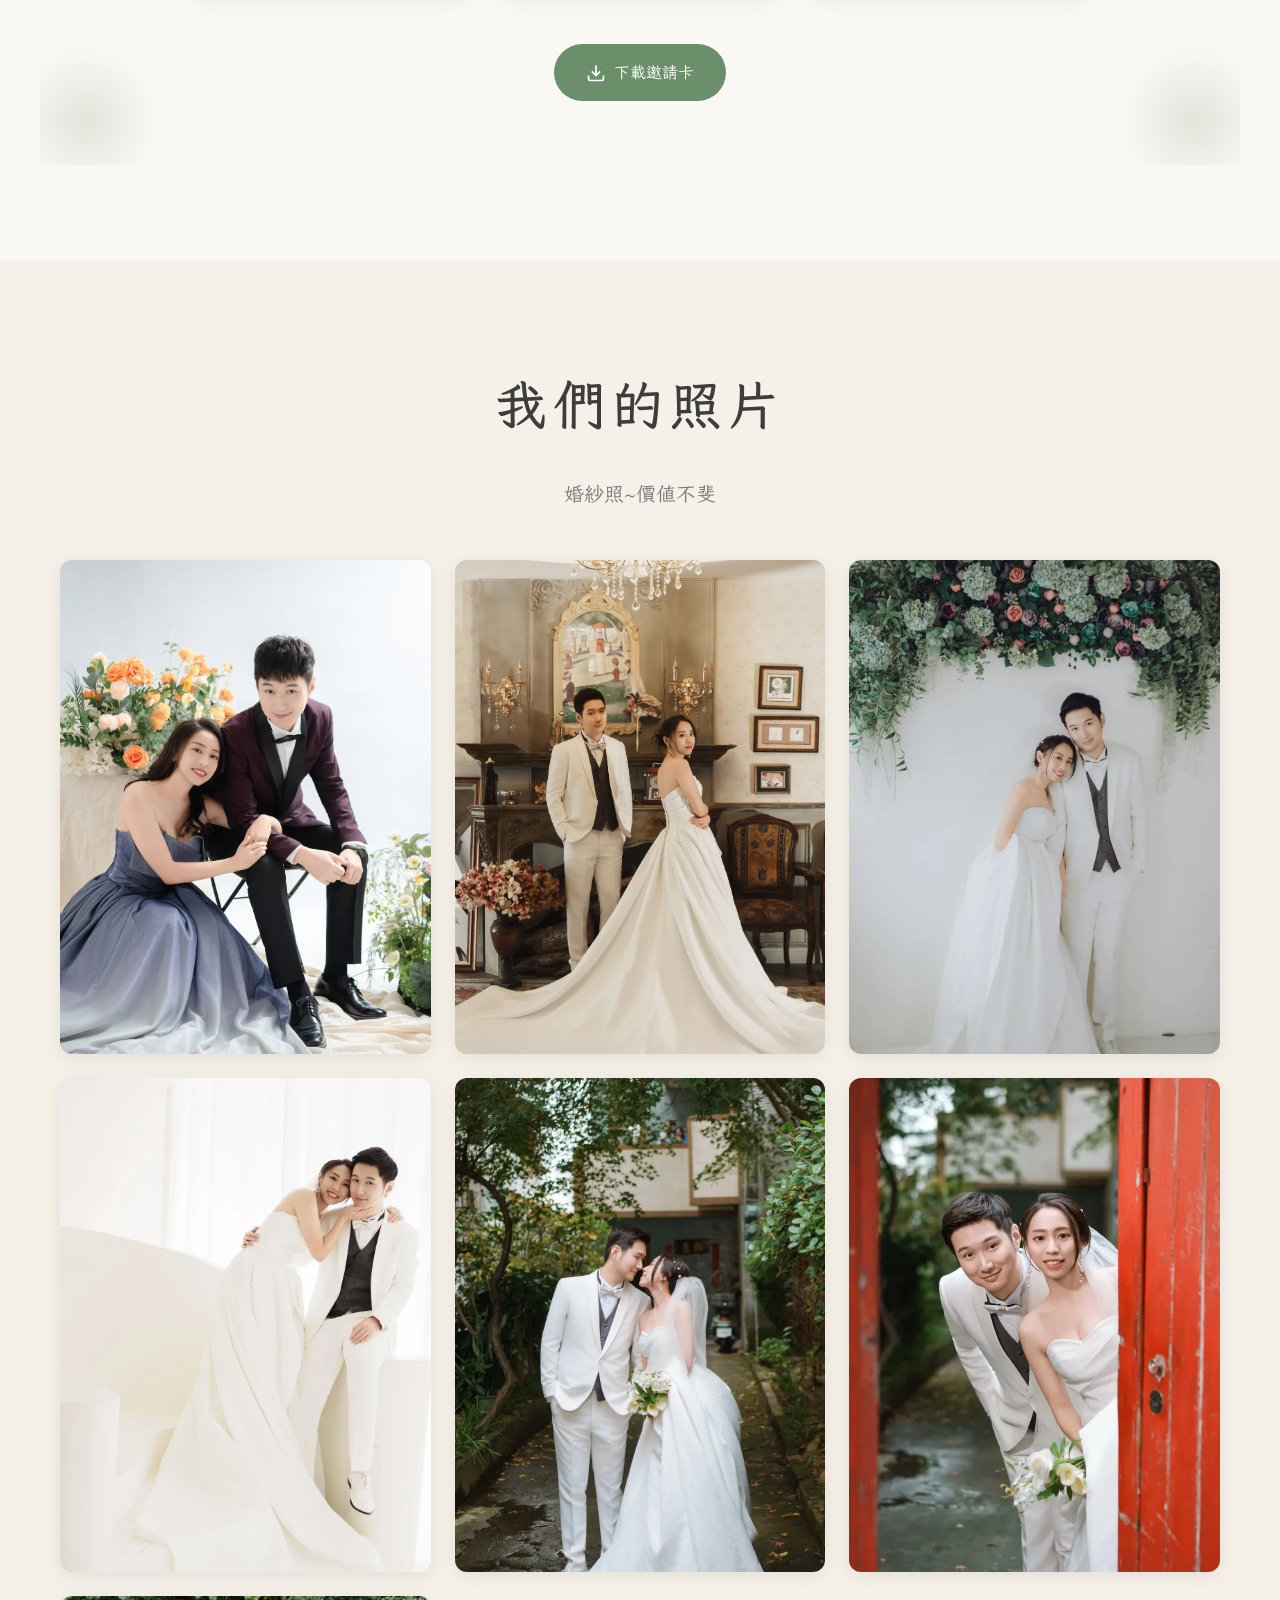
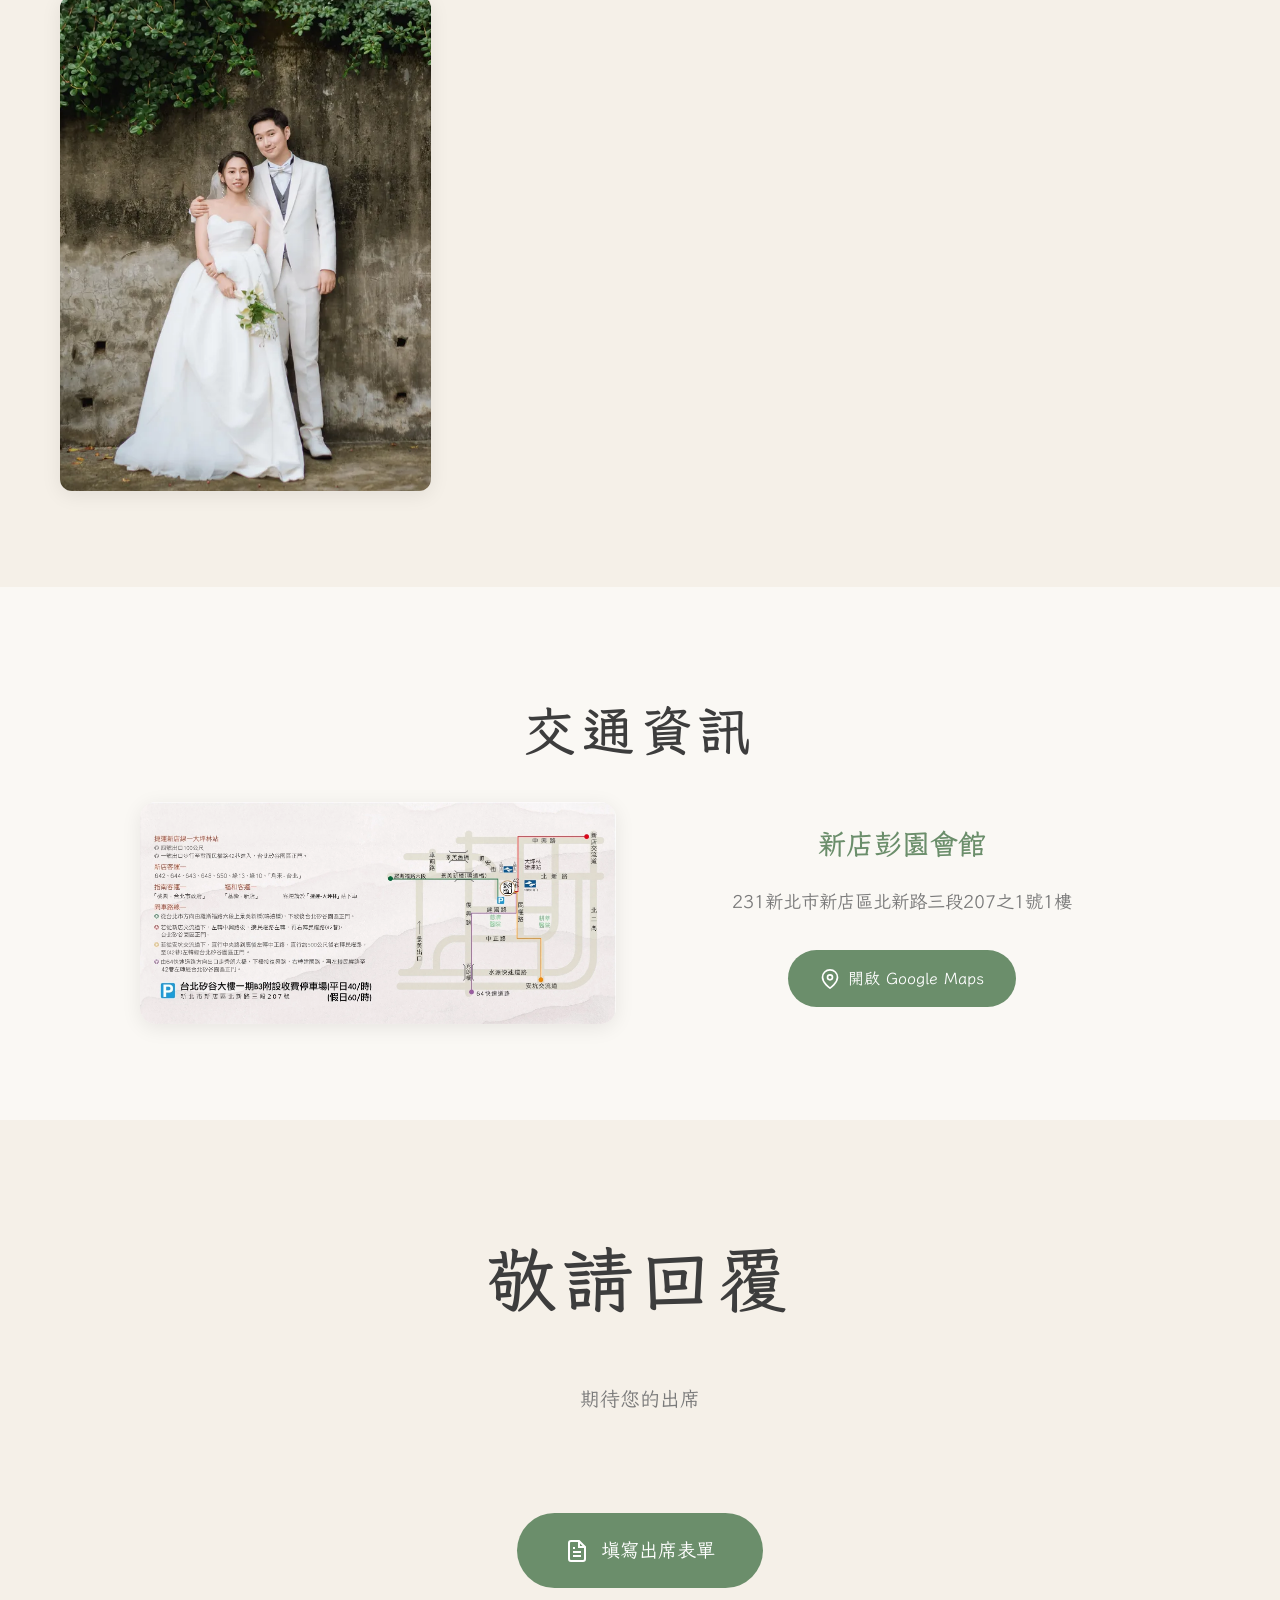
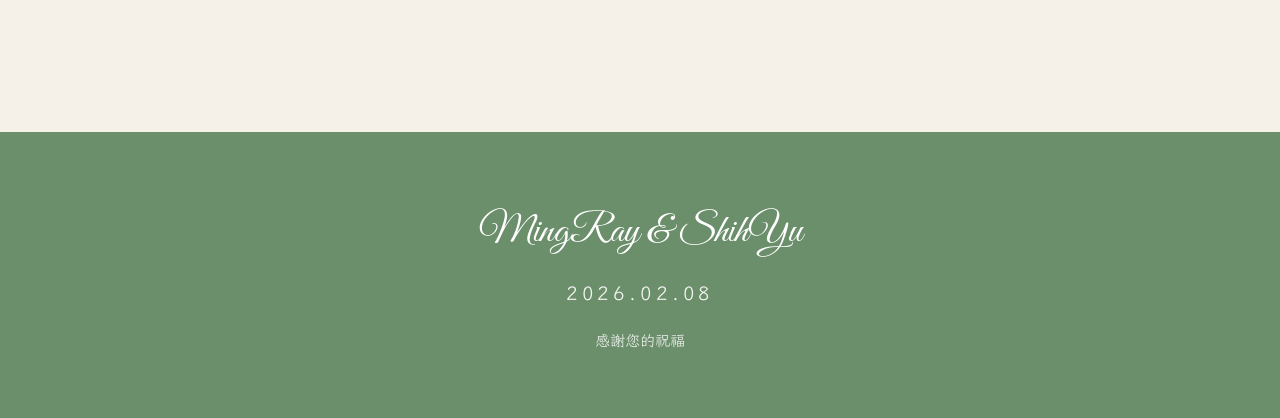
==== commit c37085e4: "Optimize performance and improve accessibility - Convert images to WebP format (95% size reduction: " ====
--- a/index.html
+++ b/index.html
@@ -4,10 +4,30 @@
     <meta charset="UTF-8">
     <meta name="viewport" content="width=device-width, initial-scale=1.0">
     <title>MingRay & ShihYu Wedding | 徐明睿 & 陸詩羽 婚禮</title>
+    <meta name="description" content="You're invited to the wedding of MingRay & ShihYu on February 8, 2026. 誠摯邀請您參加徐明睿與陸詩羽的婚禮。">
+
+    <!-- Open Graph / Social Media -->
+    <meta property="og:type" content="website">
+    <meta property="og:title" content="MingRay & ShihYu Wedding | 徐明睿 & 陸詩羽 婚禮">
+    <meta property="og:description" content="You're invited to our wedding celebration on February 8, 2026. 誠摯邀請您參加我們的婚禮。">
+    <meta property="og:image" content="assets/compression/DSC00009.jpg">
+    <meta name="twitter:card" content="summary_large_image">
+
+    <!-- Preload critical resources -->
+    <link rel="preload" as="image" href="assets/webp/DSC00009.webp" type="image/webp">
+    <link rel="preload" as="style" href="styles.css">
+
+    <!-- DNS Prefetch & Preconnect -->
+    <link rel="dns-prefetch" href="https://fonts.googleapis.com">
+    <link rel="dns-prefetch" href="https://fonts.gstatic.com">
+    <link rel="dns-prefetch" href="https://forms.gle">
+    <link rel="preconnect" href="https://fonts.googleapis.com">
+    <link rel="preconnect" href="https://fonts.gstatic.com" crossorigin>
+
     <link rel="icon" type="image/svg+xml" href="favicon.svg">
     <link rel="apple-touch-icon" href="favicon.svg">
-    <link rel="preconnect" href="https://fonts.googleapis.com">
-    <link rel="preconnect" href="https://fonts.gstatic.com" crossorigin>
+
+    <!-- Fonts with display=swap for faster text rendering -->
     <link href="https://fonts.googleapis.com/css2?family=Cormorant+Garamond:ital,wght@0,400;0,600;1,400&family=Great+Vibes&family=Noto+Serif+TC:wght@400;600;700&family=LXGW+WenKai+TC:wght@400;700&display=swap" rel="stylesheet">
     <link rel="stylesheet" href="styles.css">
 </head>
@@ -23,28 +43,28 @@
         <ul class="nav-menu" id="navMenu">
             <li><a href="#hero">
                 <span class="lang-zh">首頁</span>
-                <span class="lang-en" style="display:none;">Home</span>
+                <span class="lang-en">Home</span>
             </a></li>
             <li><a href="#invitation">
                 <span class="lang-zh">婚禮資訊</span>
-                <span class="lang-en" style="display:none;">Details</span>
+                <span class="lang-en">Details</span>
             </a></li>
             <li><a href="#gallery">
                 <span class="lang-zh">相簿</span>
-                <span class="lang-en" style="display:none;">Gallery</span>
+                <span class="lang-en">Gallery</span>
             </a></li>
             <li><a href="#location">
                 <span class="lang-zh">交通</span>
-                <span class="lang-en" style="display:none;">Location</span>
+                <span class="lang-en">Location</span>
             </a></li>
             <li><a href="#rsvp">
                 <span class="lang-zh">出席回覆</span>
-                <span class="lang-en" style="display:none;">RSVP</span>
+                <span class="lang-en">RSVP</span>
             </a></li>
         </ul>
         <button class="lang-toggle" id="langToggle" aria-label="Toggle Language">
             <span class="lang-zh">EN</span>
-            <span class="lang-en" style="display:none;">中文</span>
+            <span class="lang-en">中文</span>
         </button>
     </nav>
 
@@ -58,11 +78,11 @@
         <div class="hero-content">
             <p class="hero-subtitle">
                 <span class="lang-zh">我們要結婚了</span>
-                <span class="lang-en" style="display:none;">We're Getting Married</span>
+                <span class="lang-en">We're Getting Married</span>
             </p>
             <h1 class="hero-title">
                 <span class="lang-zh">徐明睿 & 陸詩羽</span>
-                <span class="lang-en" style="display:none;">MingRay & ShihYu</span>
+                <span class="lang-en">MingRay & ShihYu</span>
             </h1>
             <p class="hero-date">2026.02.08</p>
             <div class="countdown" id="countdown">
@@ -70,34 +90,34 @@
                     <span class="countdown-number" id="days">00</span>
                     <span class="countdown-label">
                         <span class="lang-zh">天</span>
-                        <span class="lang-en" style="display:none;">Days</span>
+                        <span class="lang-en">Days</span>
                     </span>
                 </div>
                 <div class="countdown-item">
                     <span class="countdown-number" id="hours">00</span>
                     <span class="countdown-label">
                         <span class="lang-zh">時</span>
-                        <span class="lang-en" style="display:none;">Hours</span>
+                        <span class="lang-en">Hours</span>
                     </span>
                 </div>
                 <div class="countdown-item">
                     <span class="countdown-number" id="minutes">00</span>
                     <span class="countdown-label">
                         <span class="lang-zh">分</span>
-                        <span class="lang-en" style="display:none;">Mins</span>
+                        <span class="lang-en">Mins</span>
                     </span>
                 </div>
                 <div class="countdown-item">
                     <span class="countdown-number" id="seconds">00</span>
                     <span class="countdown-label">
                         <span class="lang-zh">秒</span>
-                        <span class="lang-en" style="display:none;">Secs</span>
+                        <span class="lang-en">Secs</span>
                     </span>
                 </div>
             </div>
             <a href="#invitation" class="scroll-down">
                 <span class="lang-zh">往下瀏覽</span>
-                <span class="lang-en" style="display:none;">Scroll Down</span>
+                <span class="lang-en">Scroll Down</span>
                 <svg width="24" height="24" viewBox="0 0 24 24" fill="none" stroke="currentColor" stroke-width="2">
                     <path d="M12 5v14M5 12l7 7 7-7"/>
                 </svg>
@@ -114,11 +134,11 @@
             <div class="top-right floral-decoration"></div>
             <h2 class="section-title script">
                 <span class="lang-zh">誠摯邀請您</span>
-                <span class="lang-en" style="display:none;">You're Invited</span>
+                <span class="lang-en">You're Invited</span>
             </h2>
             <p class="invitation-text">
                 <span class="lang-zh">參加我們的婚禮</span>
-                <span class="lang-en" style="display:none;">To Our Wedding Celebration</span>
+                <span class="lang-en">To Our Wedding Celebration</span>
             </p>
             <div class="event-details">
                 <div class="detail-item">
@@ -132,11 +152,11 @@
                     </div>
                     <h3>
                         <span class="lang-zh">日期</span>
-                        <span class="lang-en" style="display:none;">Date</span>
+                        <span class="lang-en">Date</span>
                     </h3>
                     <p>
                         <span class="lang-zh">2026年2月8日 星期日</span>
-                        <span class="lang-en" style="display:none;">Sunday, February 8, 2026</span>
+                        <span class="lang-en">Sunday, February 8, 2026</span>
                     </p>
                 </div>
                 <div class="detail-item">
@@ -148,11 +168,11 @@
                     </div>
                     <h3>
                         <span class="lang-zh">時間</span>
-                        <span class="lang-en" style="display:none;">Time</span>
+                        <span class="lang-en">Time</span>
                     </h3>
                     <p>
                         <span class="lang-zh">中午 12:00</span>
-                        <span class="lang-en" style="display:none;">12:00 PM</span>
+                        <span class="lang-en">12:00 PM</span>
                     </p>
                 </div>
                 <div class="detail-item">
@@ -164,15 +184,15 @@
                     </div>
                     <h3>
                         <span class="lang-zh">地點</span>
-                        <span class="lang-en" style="display:none;">Venue</span>
+                        <span class="lang-en">Venue</span>
                     </h3>
                     <p class="venue-name">
                         <span class="lang-zh">新店彭園會館</span>
-                        <span class="lang-en" style="display:none;">Penguyuan Xindian</span>
+                        <span class="lang-en">Penguyuan Xindian</span>
                     </p>
                     <p class="venue-address">
                         <span class="lang-zh">231新北市新店區北新路三段207之1號1樓</span>
-                        <span class="lang-en" style="display:none;">1F, No. 207-1, Sec. 3, Beixin Rd, Xindian Dist, New Taipei City 231</span>
+                        <span class="lang-en">1F, No. 207-1, Sec. 3, Beixin Rd, Xindian Dist, New Taipei City 231</span>
                     </p>
                 </div>
             </div>
@@ -184,7 +204,7 @@
                         <line x1="12" y1="15" x2="12" y2="3"/>
                     </svg>
                     <span class="lang-zh">下載邀請卡</span>
-                    <span class="lang-en" style="display:none;">Download Invitation</span>
+                    <span class="lang-en">Download Invitation</span>
                 </a>
             </div>
             <div class="bottom-left floral-decoration"></div>
@@ -197,33 +217,54 @@
         <div class="container">
             <h2 class="section-title">
                 <span class="lang-zh">我們的照片</span>
-                <span class="lang-en" style="display:none;">Our Photos</span>
+                <span class="lang-en">Our Photos</span>
             </h2>
             <p class="section-subtitle">
                 <span class="lang-zh">婚紗照~價值不斐</span>
-                <span class="lang-en" style="display:none;">Wedding photos ~ Priceless</span>
+                <span class="lang-en">Wedding photos ~ Priceless</span>
             </p>
             <div class="gallery-grid">
                 <div class="gallery-item" data-index="0">
-                    <img src="assets/compression/DSC00009.jpg" alt="Wedding Photo 1" loading="lazy">
+                    <picture>
+                        <source srcset="assets/webp/DSC00009.webp" type="image/webp">
+                        <img src="assets/compression/DSC00009.jpg" alt="MingRay and ShihYu wedding portrait - couple together" loading="lazy">
+                    </picture>
                 </div>
                 <div class="gallery-item" data-index="1">
-                    <img src="assets/compression/DSC00286.jpg" alt="Wedding Photo 2" loading="lazy">
+                    <picture>
+                        <source srcset="assets/webp/DSC00286.webp" type="image/webp">
+                        <img src="assets/compression/DSC00286.jpg" alt="MingRay and ShihYu pre-wedding photoshoot" loading="lazy">
+                    </picture>
                 </div>
                 <div class="gallery-item" data-index="2">
-                    <img src="assets/compression/DSC00370.jpg" alt="Wedding Photo 3" loading="lazy">
+                    <picture>
+                        <source srcset="assets/webp/DSC00370.webp" type="image/webp">
+                        <img src="assets/compression/DSC00370.jpg" alt="Couple in wedding attire outdoors" loading="lazy">
+                    </picture>
                 </div>
                 <div class="gallery-item" data-index="3">
-                    <img src="assets/compression/DSC00401.jpg" alt="Wedding Photo 4" loading="lazy">
+                    <picture>
+                        <source srcset="assets/webp/DSC00401.webp" type="image/webp">
+                        <img src="assets/compression/DSC00401.jpg" alt="Romantic moment between the couple" loading="lazy">
+                    </picture>
                 </div>
                 <div class="gallery-item" data-index="4">
-                    <img src="assets/compression/DSC00521.jpg" alt="Wedding Photo 5" loading="lazy">
+                    <picture>
+                        <source srcset="assets/webp/DSC00521.webp" type="image/webp">
+                        <img src="assets/compression/DSC00521.jpg" alt="Wedding photo with scenic background" loading="lazy">
+                    </picture>
                 </div>
                 <div class="gallery-item" data-index="5">
-                    <img src="assets/compression/DSC00524.jpg" alt="Wedding Photo 6" loading="lazy">
+                    <picture>
+                        <source srcset="assets/webp/DSC00524.webp" type="image/webp">
+                        <img src="assets/compression/DSC00524.jpg" alt="Bride and groom celebrating together" loading="lazy">
+                    </picture>
                 </div>
                 <div class="gallery-item" data-index="6">
-                    <img src="assets/compression/DSC00535.jpg" alt="Wedding Photo 7" loading="lazy">
+                    <picture>
+                        <source srcset="assets/webp/DSC00535.webp" type="image/webp">
+                        <img src="assets/compression/DSC00535.jpg" alt="MingRay and ShihYu wedding portrait closeup" loading="lazy">
+                    </picture>
                 </div>
             </div>
         </div>
@@ -234,20 +275,23 @@
         <div class="container">
             <h2 class="section-title">
                 <span class="lang-zh">交通資訊</span>
-                <span class="lang-en" style="display:none;">Location</span>
+                <span class="lang-en">Location</span>
             </h2>
             <div class="location-content">
                 <div class="map-container">
-                    <img src="assets/info/交通圖.jpg" alt="Location Map" class="location-map">
+                    <picture>
+                        <source srcset="assets/webp/traffic-map.webp" type="image/webp">
+                        <img src="assets/info/交通圖.jpg" alt="Location Map" class="location-map" loading="lazy">
+                    </picture>
                 </div>
                 <div class="location-info">
                     <h3>
                         <span class="lang-zh">新店彭園會館</span>
-                        <span class="lang-en" style="display:none;">Penguyuan Xindian</span>
+                        <span class="lang-en">Penguyuan Xindian</span>
                     </h3>
                     <p class="address">
                         <span class="lang-zh">231新北市新店區北新路三段207之1號1樓</span>
-                        <span class="lang-en" style="display:none;">1F, No. 207-1, Sec. 3, Beixin Rd, Xindian Dist, New Taipei City 231</span>
+                        <span class="lang-en">1F, No. 207-1, Sec. 3, Beixin Rd, Xindian Dist, New Taipei City 231</span>
                     </p>
                     <a href="https://maps.google.com/?q=新店彭園會館" target="_blank" rel="noopener" class="btn btn-primary">
                         <svg width="20" height="20" viewBox="0 0 24 24" fill="none" stroke="currentColor" stroke-width="2">
@@ -255,7 +299,7 @@
                             <circle cx="12" cy="10" r="3"/>
                         </svg>
                         <span class="lang-zh">開啟 Google Maps</span>
-                        <span class="lang-en" style="display:none;">Open Google Maps</span>
+                        <span class="lang-en">Open Google Maps</span>
                     </a>
                 </div>
             </div>
@@ -267,11 +311,11 @@
         <div class="container">
             <h2 class="section-title script">
                 <span class="lang-zh">敬請回覆</span>
-                <span class="lang-en" style="display:none;">RSVP</span>
+                <span class="lang-en">RSVP</span>
             </h2>
             <p class="section-subtitle">
                 <span class="lang-zh">期待您的出席</span>
-                <span class="lang-en" style="display:none;">We hope you can join us</span>
+                <span class="lang-en">We hope you can join us</span>
             </p>
             <div class="rsvp-content">
                 <a href="https://forms.gle/kwmS6KrVZunUGsHA8" target="_blank" rel="noopener" class="btn btn-primary btn-large">
@@ -283,7 +327,7 @@
                         <polyline points="10 9 9 9 8 9"/>
                     </svg>
                     <span class="lang-zh">填寫出席表單</span>
-                    <span class="lang-en" style="display:none;">Fill Out RSVP Form</span>
+                    <span class="lang-en">Fill Out RSVP Form</span>
                 </a>
             </div>
         </div>
@@ -296,7 +340,7 @@
             <p class="footer-date">2026.02.08</p>
             <p class="footer-thanks">
                 <span class="lang-zh">感謝您的祝福</span>
-                <span class="lang-en" style="display:none;">Thank you for your blessings</span>
+                <span class="lang-en">Thank you for your blessings</span>
             </p>
         </div>
     </footer>
@@ -313,7 +357,7 @@
 
     <!-- Music Button (Floating) -->
     <button class="music-toggle" id="musicToggle" aria-label="Toggle Music">
-        <svg class="music-icon-on" width="24" height="24" viewBox="0 0 24 24" fill="none" stroke="currentColor" stroke-width="2" style="display:none;">
+        <svg class="music-icon-on" width="24" height="24" viewBox="0 0 24 24" fill="none" stroke="currentColor" stroke-width="2">
             <path d="M9 18V5l12-2v13"/>
             <circle cx="6" cy="18" r="3"/>
             <circle cx="18" cy="16" r="3"/>
@@ -336,6 +380,6 @@
         </svg>
     </button>
 
-    <script src="script.js"></script>
+    <script src="script.js" defer></script>
 </body>
 </html>
--- a/styles.css
+++ b/styles.css
@@ -37,6 +37,20 @@
     font-size: 18px;
     line-height: 1.8;
     overflow-x: hidden;
+}
+
+/* Language Display - controlled by html lang attribute */
+html[lang="zh-TW"] .lang-en {
+    display: none;
+}
+
+html[lang="en"] .lang-zh {
+    display: none;
+}
+
+/* Music Icon State */
+.music-icon-on {
+    display: none;
 }
 
 /* Chinese Typography */
@@ -350,8 +364,13 @@
 .hero-bg {
     position: absolute;
     inset: 0;
-    background: url('assets/compression/DSC00009.jpg') center/cover no-repeat;
+    background: url('assets/webp/DSC00009.webp') center/cover no-repeat;
     z-index: -2;
+}
+
+/* Fallback for browsers without WebP support */
+.no-webp .hero-bg {
+    background-image: url('assets/compression/DSC00009.jpg');
 }
 
 @media (min-width: 768px) {
@@ -537,15 +556,15 @@
     font-size: 1.15rem;
 }
 
-.venue-name {
+.detail-item .venue-name {
     font-weight: 600;
-    color: var(--color-text) !important;
-    font-size: 1.2rem !important;
-    margin-bottom: 0.25rem !important;
-}
-
-.venue-address {
-    font-size: 1rem !important;
+    color: var(--color-text);
+    font-size: 1.2rem;
+    margin-bottom: 0.25rem;
+}
+
+.detail-item .venue-address {
+    font-size: 1rem;
 }
 
 /* ===== Download Invitation ===== */
@@ -884,10 +903,6 @@
         grid-template-columns: repeat(auto-fill, minmax(250px, 1fr));
     }
 
-    .rsvp-form {
-        padding: 2rem;
-    }
-
     .lightbox-prev,
     .lightbox-next {
         font-size: 1.5rem;
@@ -915,3 +930,74 @@
         grid-template-columns: 1fr;
     }
 }
+
+/* ===== Accessibility: Focus Styles ===== */
+:focus-visible {
+    outline: 2px solid var(--color-primary);
+    outline-offset: 2px;
+}
+
+.btn:focus-visible {
+    outline: 2px solid var(--color-white);
+    outline-offset: 2px;
+    box-shadow: 0 0 0 4px var(--color-primary);
+}
+
+.nav-menu a:focus-visible {
+    outline: 2px solid var(--color-white);
+    outline-offset: 4px;
+}
+
+.gallery-item:focus-visible {
+    outline: 3px solid var(--color-primary);
+    outline-offset: 3px;
+}
+
+/* ===== Accessibility: Reduced Motion ===== */
+@media (prefers-reduced-motion: reduce) {
+    *,
+    *::before,
+    *::after {
+        animation-duration: 0.01ms !important;
+        animation-iteration-count: 1 !important;
+        transition-duration: 0.01ms !important;
+        scroll-behavior: auto !important;
+    }
+
+    .hero-content {
+        animation: none;
+    }
+
+    .scroll-down {
+        animation: none;
+    }
+
+    .music-toggle.playing {
+        animation: none;
+    }
+}
+
+/* ===== Print Styles ===== */
+@media print {
+    .navbar,
+    .music-toggle,
+    .scroll-btn,
+    .lightbox,
+    .scroll-down {
+        display: none !important;
+    }
+
+    .hero {
+        min-height: auto;
+        padding: 2rem 0;
+    }
+
+    section {
+        padding: 2rem 0;
+        break-inside: avoid;
+    }
+
+    .btn {
+        border: 1px solid var(--color-primary);
+    }
+}
--- a/styles.css
+++ b/styles.css
@@ -37,6 +37,20 @@
     font-size: 18px;
     line-height: 1.8;
     overflow-x: hidden;
+}
+
+/* Language Display - controlled by html lang attribute */
+html[lang="zh-TW"] .lang-en {
+    display: none;
+}
+
+html[lang="en"] .lang-zh {
+    display: none;
+}
+
+/* Music Icon State */
+.music-icon-on {
+    display: none;
 }
 
 /* Chinese Typography */
@@ -350,8 +364,13 @@
 .hero-bg {
     position: absolute;
     inset: 0;
-    background: url('assets/compression/DSC00009.jpg') center/cover no-repeat;
+    background: url('assets/webp/DSC00009.webp') center/cover no-repeat;
     z-index: -2;
+}
+
+/* Fallback for browsers without WebP support */
+.no-webp .hero-bg {
+    background-image: url('assets/compression/DSC00009.jpg');
 }
 
 @media (min-width: 768px) {
@@ -537,15 +556,15 @@
     font-size: 1.15rem;
 }
 
-.venue-name {
+.detail-item .venue-name {
     font-weight: 600;
-    color: var(--color-text) !important;
-    font-size: 1.2rem !important;
-    margin-bottom: 0.25rem !important;
-}
-
-.venue-address {
-    font-size: 1rem !important;
+    color: var(--color-text);
+    font-size: 1.2rem;
+    margin-bottom: 0.25rem;
+}
+
+.detail-item .venue-address {
+    font-size: 1rem;
 }
 
 /* ===== Download Invitation ===== */
@@ -884,10 +903,6 @@
         grid-template-columns: repeat(auto-fill, minmax(250px, 1fr));
     }
 
-    .rsvp-form {
-        padding: 2rem;
-    }
-
     .lightbox-prev,
     .lightbox-next {
         font-size: 1.5rem;
@@ -915,3 +930,74 @@
         grid-template-columns: 1fr;
     }
 }
+
+/* ===== Accessibility: Focus Styles ===== */
+:focus-visible {
+    outline: 2px solid var(--color-primary);
+    outline-offset: 2px;
+}
+
+.btn:focus-visible {
+    outline: 2px solid var(--color-white);
+    outline-offset: 2px;
+    box-shadow: 0 0 0 4px var(--color-primary);
+}
+
+.nav-menu a:focus-visible {
+    outline: 2px solid var(--color-white);
+    outline-offset: 4px;
+}
+
+.gallery-item:focus-visible {
+    outline: 3px solid var(--color-primary);
+    outline-offset: 3px;
+}
+
+/* ===== Accessibility: Reduced Motion ===== */
+@media (prefers-reduced-motion: reduce) {
+    *,
+    *::before,
+    *::after {
+        animation-duration: 0.01ms !important;
+        animation-iteration-count: 1 !important;
+        transition-duration: 0.01ms !important;
+        scroll-behavior: auto !important;
+    }
+
+    .hero-content {
+        animation: none;
+    }
+
+    .scroll-down {
+        animation: none;
+    }
+
+    .music-toggle.playing {
+        animation: none;
+    }
+}
+
+/* ===== Print Styles ===== */
+@media print {
+    .navbar,
+    .music-toggle,
+    .scroll-btn,
+    .lightbox,
+    .scroll-down {
+        display: none !important;
+    }
+
+    .hero {
+        min-height: auto;
+        padding: 2rem 0;
+    }
+
+    section {
+        padding: 2rem 0;
+        break-inside: avoid;
+    }
+
+    .btn {
+        border: 1px solid var(--color-primary);
+    }
+}
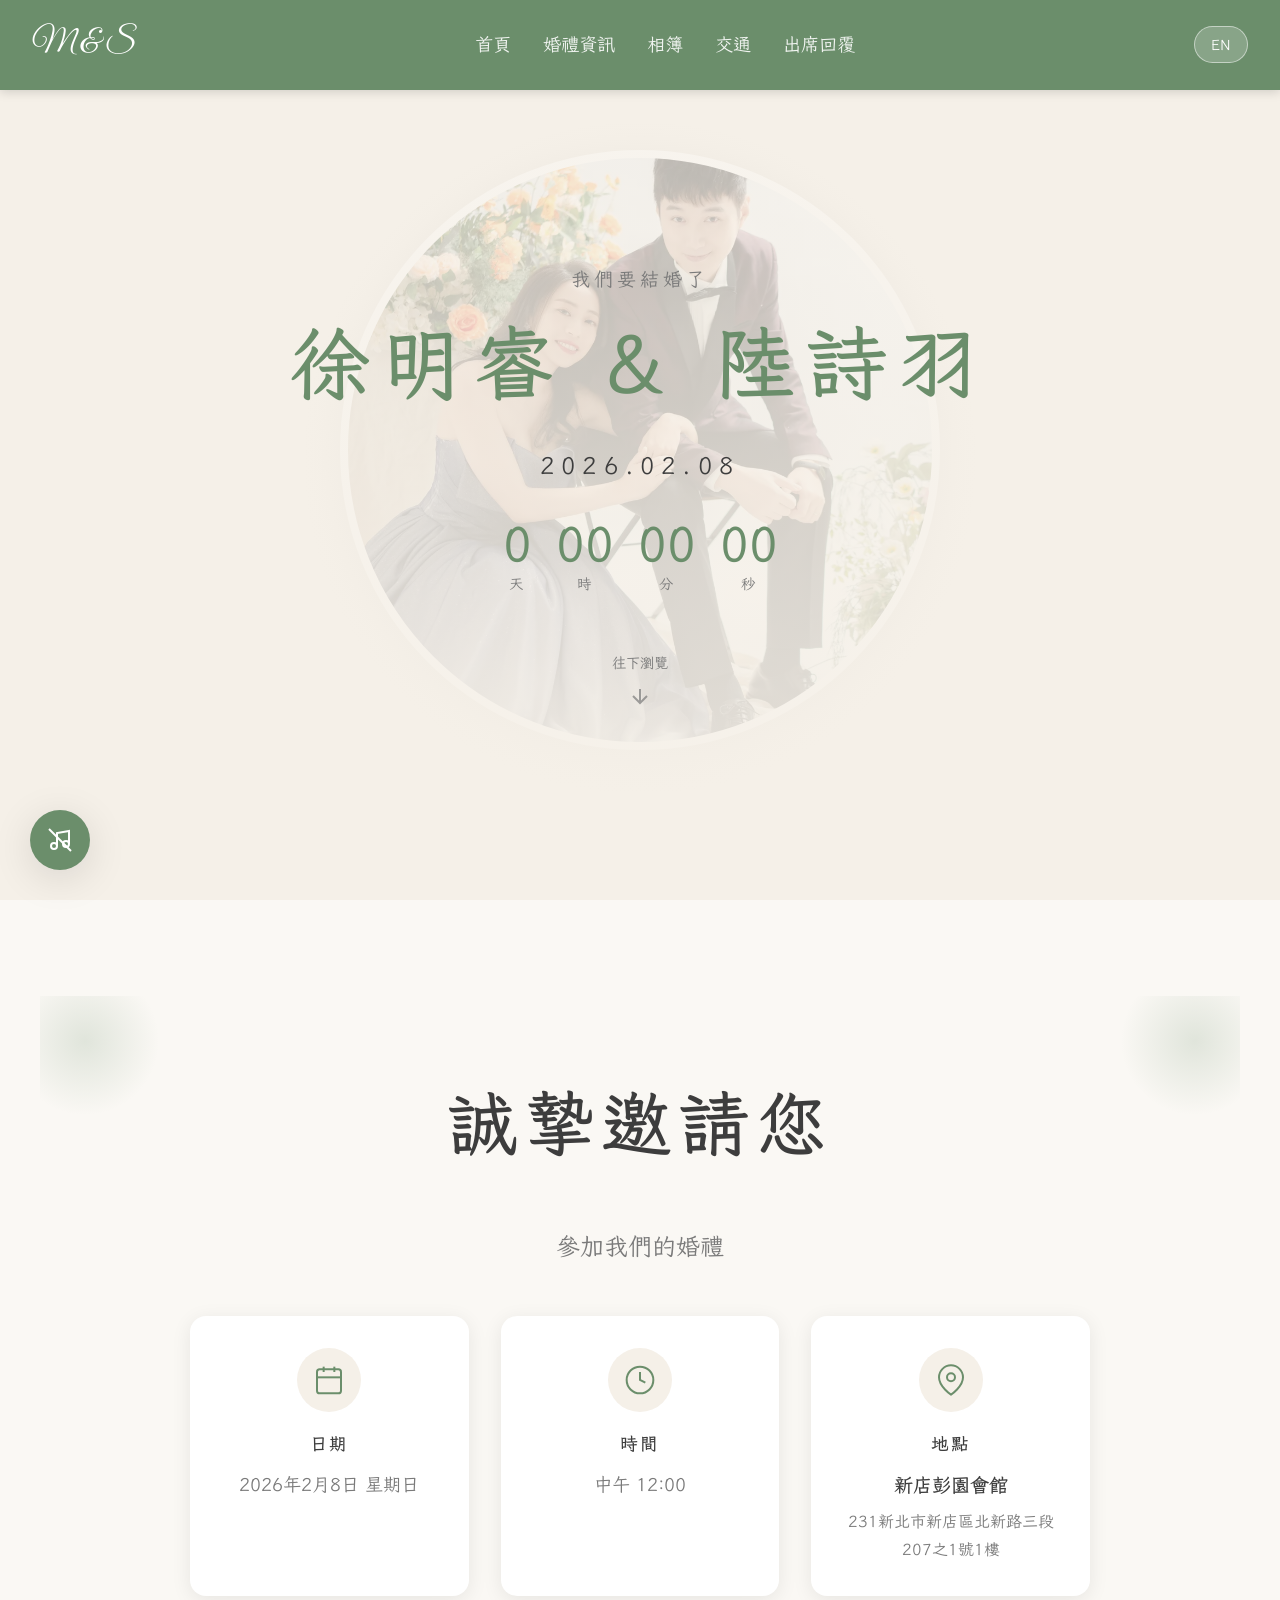
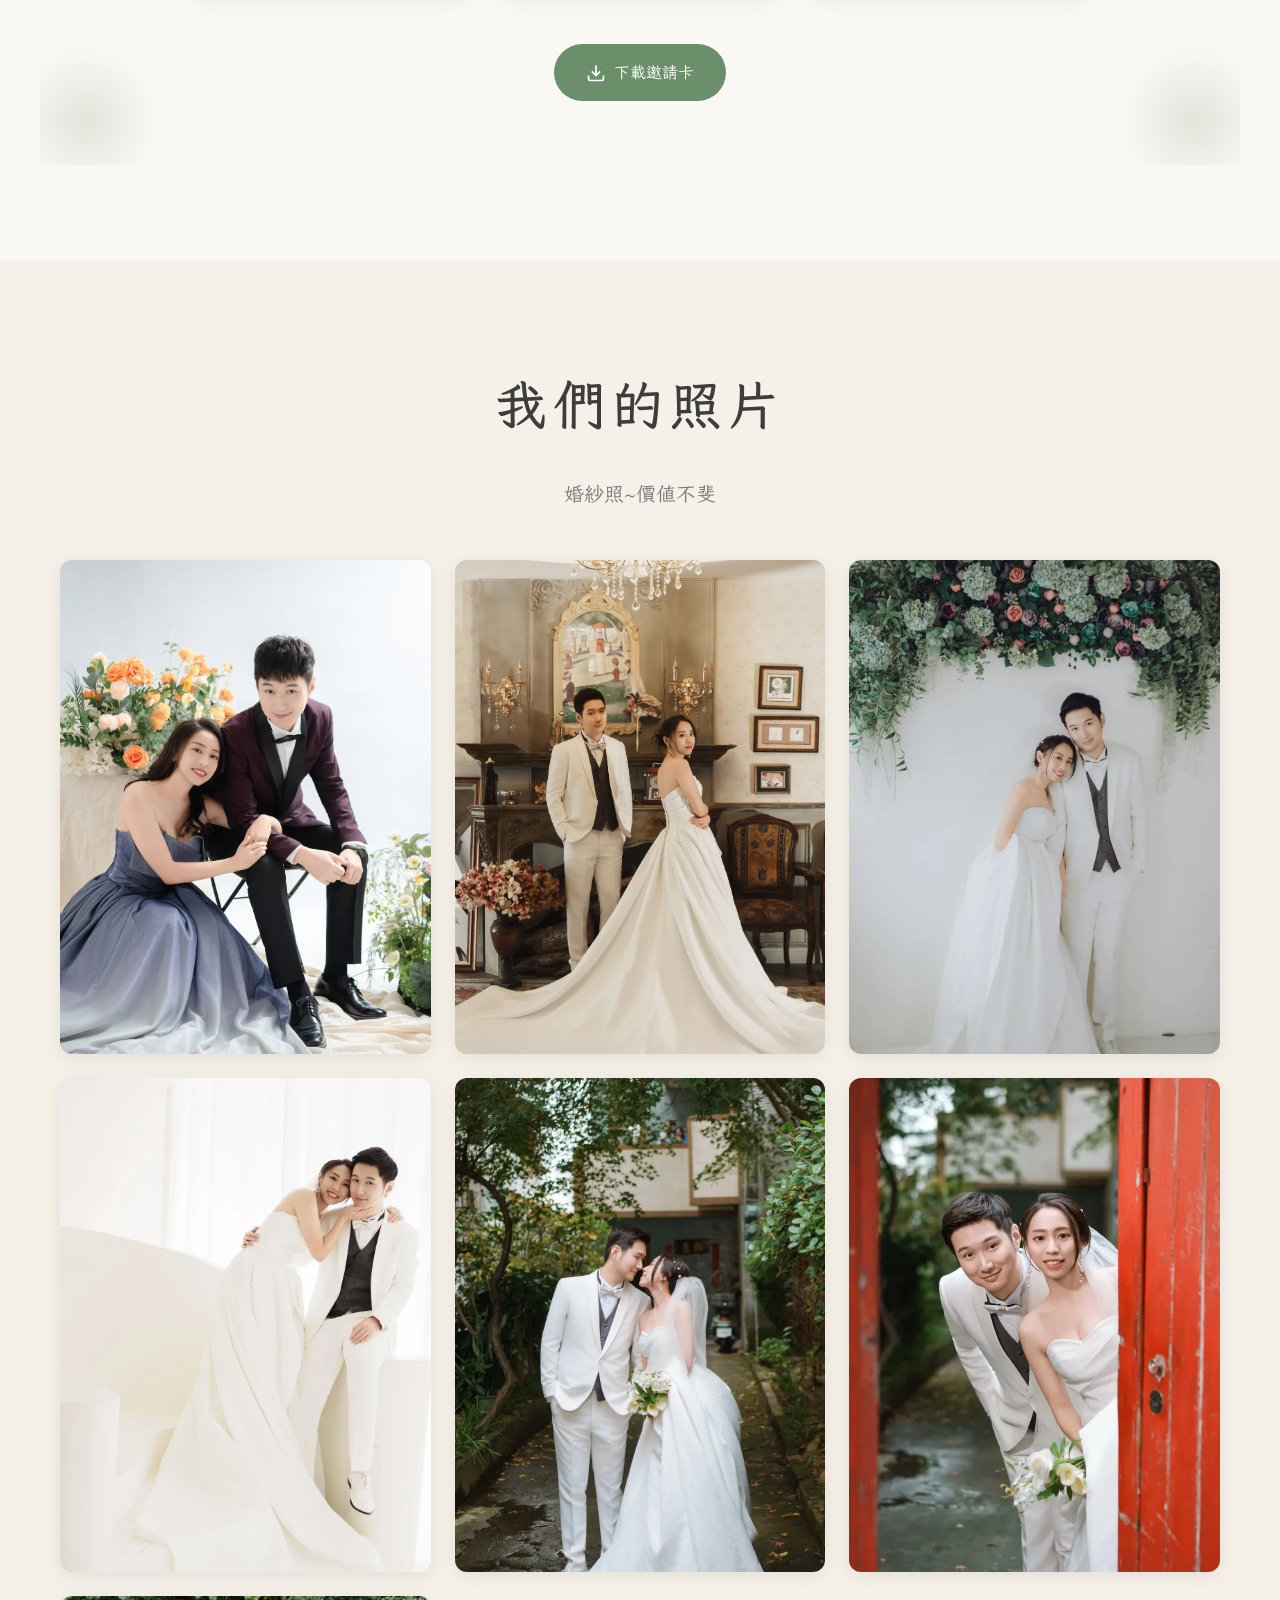
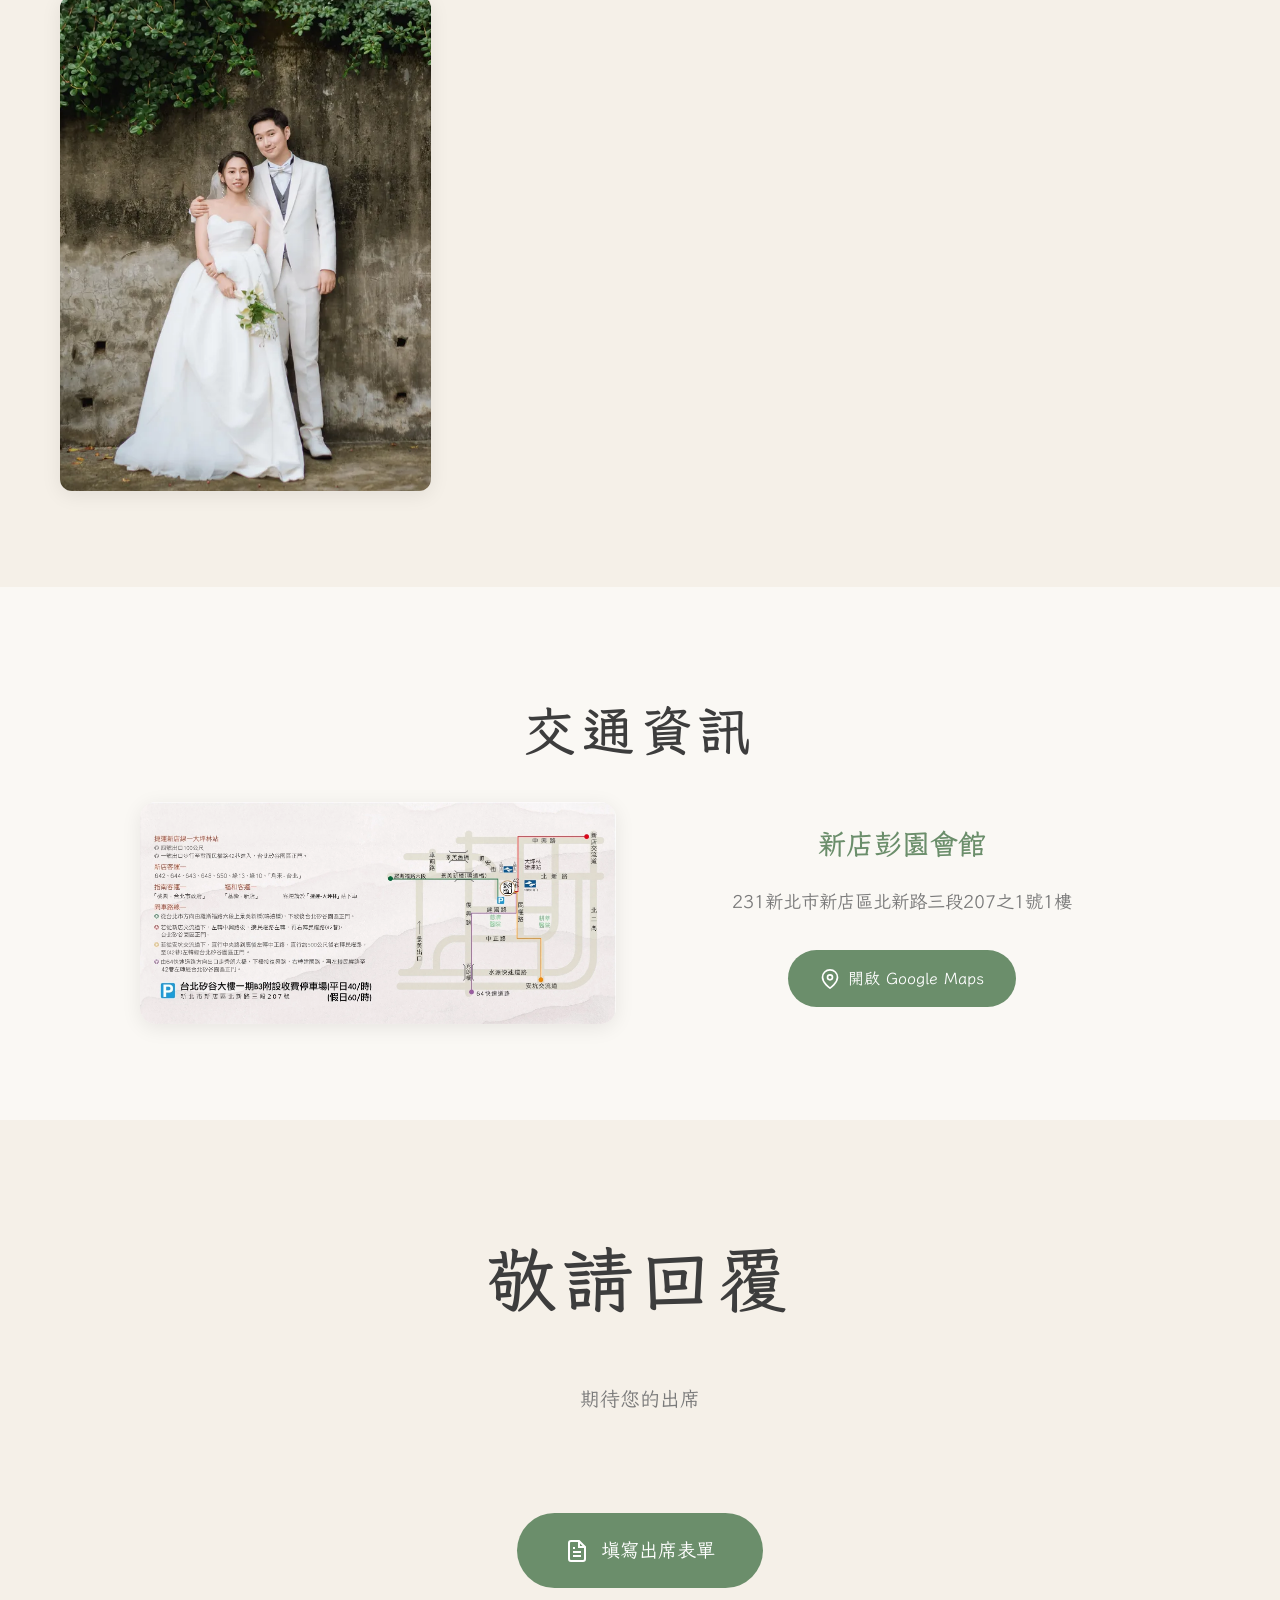
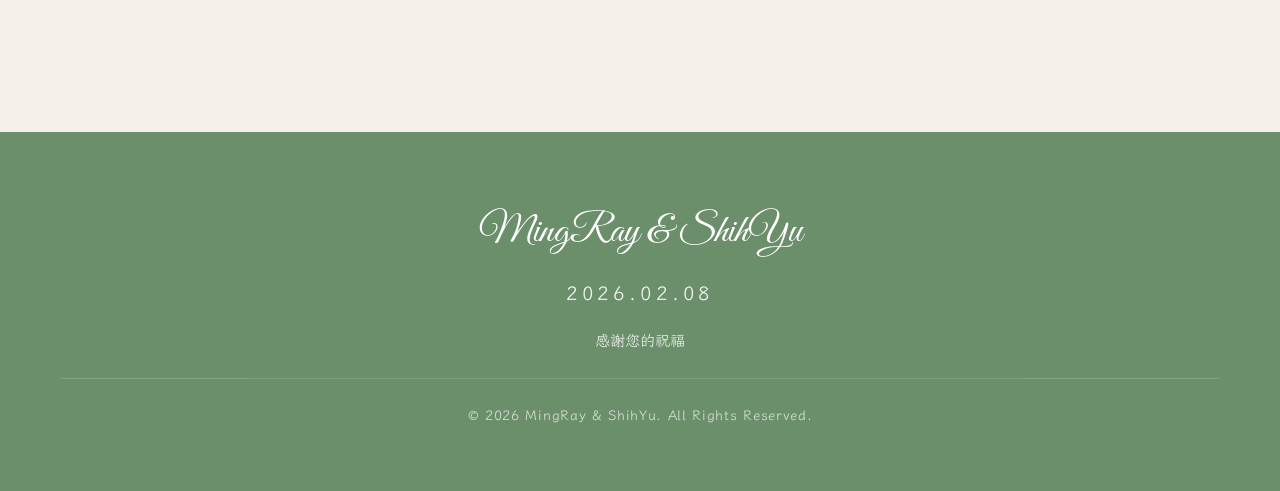
==== commit 8a111f9e: "Add dynamic copyright year to footer - Add copyright notice in footer - Year updates automatically v" ====
--- a/index.html
+++ b/index.html
@@ -5,6 +5,11 @@
     <meta name="viewport" content="width=device-width, initial-scale=1.0">
     <title>MingRay & ShihYu Wedding | 徐明睿 & 陸詩羽 婚禮</title>
     <meta name="description" content="You're invited to the wedding of MingRay & ShihYu on February 8, 2026. 誠摯邀請您參加徐明睿與陸詩羽的婚禮。">
+
+    <!-- Prevent AI Training & Scraping -->
+    <meta name="robots" content="noai, noimageai">
+    <meta name="robots" content="noindex, nofollow" data-page="assets">
+    <meta http-equiv="X-Robots-Tag" content="noai, noimageai, noimageindex">
 
     <!-- Open Graph / Social Media -->
     <meta property="og:type" content="website">
@@ -342,6 +347,9 @@
                 <span class="lang-zh">感謝您的祝福</span>
                 <span class="lang-en">Thank you for your blessings</span>
             </p>
+            <p class="footer-copyright">
+                © <span id="currentYear"></span> MingRay & ShihYu. All Rights Reserved.
+            </p>
         </div>
     </footer>
 
--- a/styles.css
+++ b/styles.css
@@ -730,6 +730,15 @@
     font-size: 0.95rem;
 }
 
+.footer-copyright {
+    margin-top: 1.5rem;
+    padding-top: 1.5rem;
+    border-top: 1px solid rgba(255, 255, 255, 0.2);
+    font-size: 0.85rem;
+    opacity: 0.7;
+    letter-spacing: 0.05em;
+}
+
 /* ===== Lightbox ===== */
 .lightbox {
     display: none;
--- a/styles.css
+++ b/styles.css
@@ -730,6 +730,15 @@
     font-size: 0.95rem;
 }
 
+.footer-copyright {
+    margin-top: 1.5rem;
+    padding-top: 1.5rem;
+    border-top: 1px solid rgba(255, 255, 255, 0.2);
+    font-size: 0.85rem;
+    opacity: 0.7;
+    letter-spacing: 0.05em;
+}
+
 /* ===== Lightbox ===== */
 .lightbox {
     display: none;
